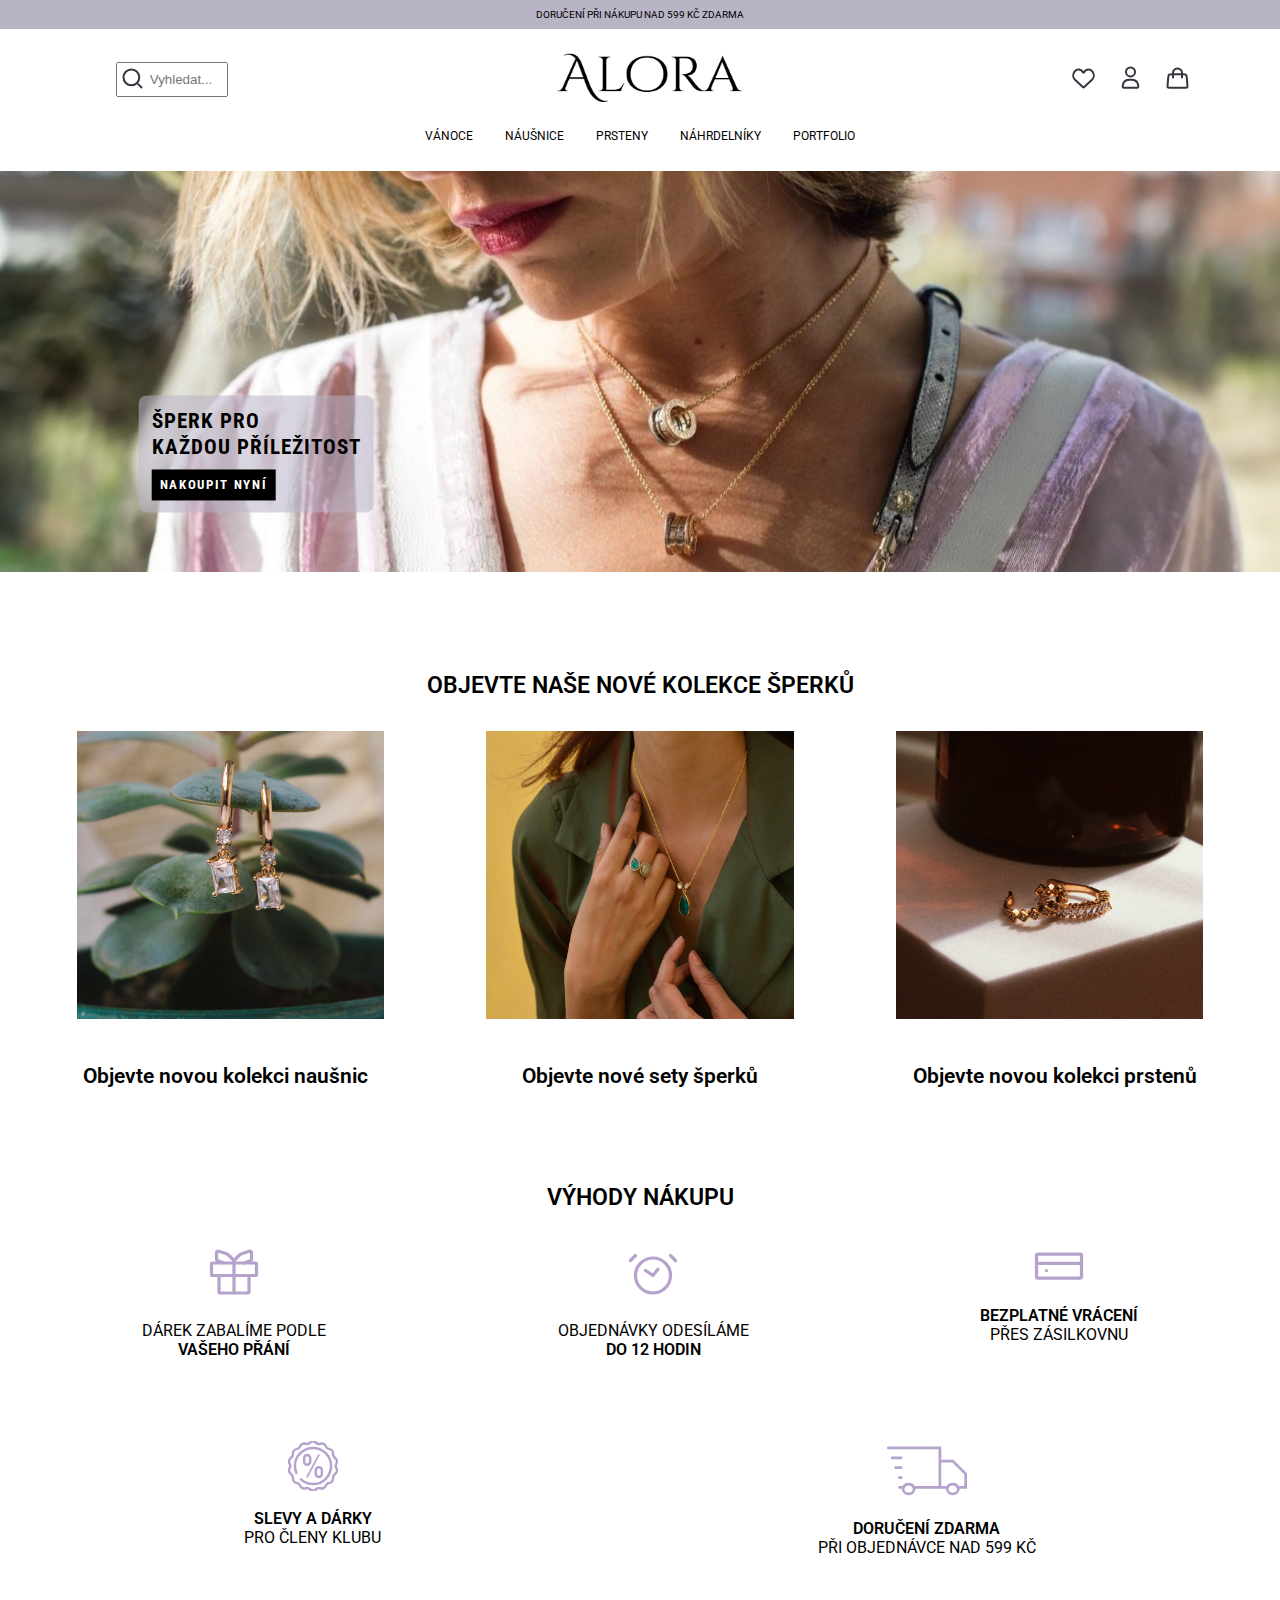
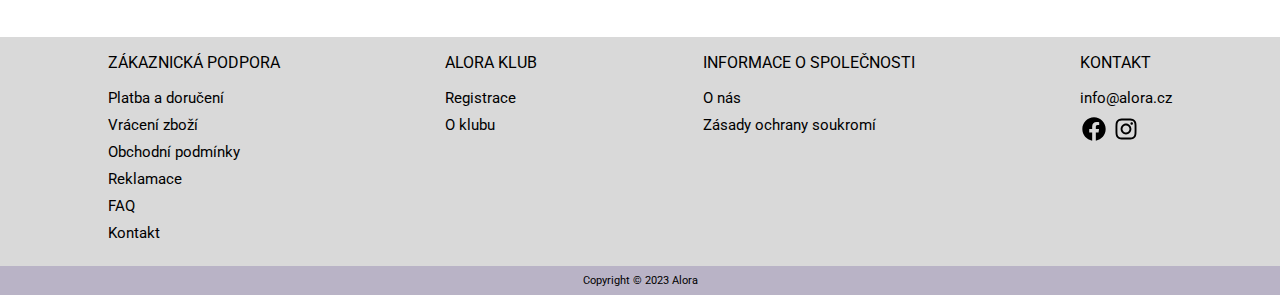
==== 0.0.2/index.html @ 97b2e319 "ee" ====
<!DOCTYPE html>
<html lang="cs">
<head>
  <meta charset="UTF-8">
  <meta name="viewport" content="width=device-width, initial-scale=1.0">
  <link rel="stylesheet" href="stylesheet.css">
  <title>Alora</title>
</head>
<body>
    <header class="blur-container">
        <div class="head_p_box">
            <p>DORUČENÍ PŘI NÁKUPU NAD 599 KČ ZDARMA</p>
        </div>
        <div class="head_all_box">
            <div class="bb">
                <div class="hidden_nav">
                    <button type="button" class="hid_menu">
                        <svg class="s" width="27" height="27" viewBox="0 0 24 24" fill="none" xmlns="http://www.w3.org/2000/svg">
                            <path d="M5 7H19" stroke="#222222" stroke-linecap="round"/>
                            <path d="M5 12H19" stroke="#222222" stroke-linecap="round"/>
                            <path d="M5 17H19" stroke="#222222" stroke-linecap="round"/>
                            </svg>                    
                    </button>
                </div>
                <div class="form_box">
                    <form class="head_form">
                        <button type="submit" class="button_class">
                            <svg class="s" xmlns="http://www.w3.org/2000/svg" width="27" height="27" viewBox="0 0 27 27" fill="none">
                                <circle cx="12.375" cy="12.375" r="7.875" stroke="#33363F" stroke-width="2"/>
                                <path d="M22.5 22.5L19.125 19.125" stroke="#33363F" stroke-width="2" stroke-linecap="round"/>
                            </svg>
                        </button>
                        <input class="search_input" type="text" placeholder="Vyhledat..." name="vyhledat">
                    </form>
                </div>
            </div>
            <div class="logo_box small_sc">
                <img src="alora - logo.png" alt="Alora Logo" width="185" height="57">
            </div>
            <div class="ikonky-box small_sc">
                <svg class="heart s" xmlns="http://www.w3.org/2000/svg" width="27" height="27" viewBox="0 0 27 27" fill="none">
                    <path d="M5.00701 15.6467L12.8287 22.9944C13.1401 23.2869 13.2958 23.4332 13.4853 23.4388C13.4951 23.4391 13.5049 23.4391 13.5147 23.4388C13.7042 23.4332 13.8599 23.2869 14.1713 22.9944L21.993 15.6467C24.1937 13.5794 24.4609 10.1774 22.61 7.79183L22.262 7.34326C20.0478 4.4894 15.6033 4.96802 14.0475 8.22786C13.8277 8.68833 13.1723 8.68833 12.9525 8.22786C11.3967 4.96802 6.95219 4.4894 4.73799 7.34326L4.38996 7.79183C2.53907 10.1774 2.80631 13.5794 5.00701 15.6467Z" stroke="#33363F" stroke-width="2"/>
                </svg>
                <button type="button" class="open_b button" onclick="openForm()">
                    <svg class="pb person s" xmlns="http://www.w3.org/2000/svg" width="27" height="27" viewBox="0 0 27 27" fill="none">
                        <circle cx="13.5" cy="7.875" r="4.5" stroke="#33363F" stroke-width="2" stroke-linecap="round"/>
                        <path d="M6.14822 20.0487C6.9028 17.2788 9.64673 15.75 12.5176 15.75H14.4824C17.3533 15.75 20.0972 17.2788 20.8518 20.0487C21.0726 20.8593 21.2496 21.7341 21.3293 22.6262C21.3784 23.1763 20.9273 23.625 20.375 23.625H6.625C6.07272 23.625 5.62163 23.1763 5.67075 22.6262C5.75041 21.7341 5.9274 20.8593 6.14822 20.0487Z" stroke="#33363F" stroke-width="2" stroke-linecap="round"/>
                    </svg>
                </button>
                <svg class="pb bag s" xmlns="http://www.w3.org/2000/svg" width="27" height="27" viewBox="0 0 27 27" fill="none">
                    <path d="M9 13.5L9 9C9 6.51472 11.0147 4.5 13.5 4.5V4.5C15.9853 4.5 18 6.51472 18 9L18 13.5" stroke="#33363F" stroke-width="2" stroke-linecap="round"/>
                    <path d="M4.19435 13.7928C4.33942 12.0519 4.41196 11.1815 4.98605 10.6532C5.56013 10.125 6.4336 10.125 8.18053 10.125H18.8195C20.5664 10.125 21.4399 10.125 22.014 10.6532C22.588 11.1815 22.6606 12.0519 22.8057 13.7928L23.4445 21.4589C23.529 22.4724 23.5712 22.9792 23.2741 23.3021C22.977 23.625 22.4685 23.625 21.4514 23.625H5.5486C4.53155 23.625 4.02302 23.625 3.72592 23.3021C3.42882 22.9792 3.47105 22.4724 3.55551 21.4589L4.19435 13.7928Z" stroke="#33363F" stroke-width="2"/>
                </svg>
            </div>
        </div>
    </header>
    <nav class="blur-container">
        <div class="nav_box">
            <div class="nav_text">
                <a href="#">Vánoce</a>
            </div>
            <div class="nav_text">
                <a href="#">Náušnice</a>
            </div>
            <div class="nav_text">
                <a href="#">Prsteny</a>
            </div>
            <div class="nav_text">
                <a href="#">Náhrdelníky</a>
            </div>
            <div class="nav_text">
                <a href="#">Portfolio</a>
            </div>
        </div>
    </nav>
    <main class="blur-container">
        <section class="s_w_img">
                <div class="cover_image_box">
                    <img src="386442859_2911539678977184_4941030423832719320_n.jpg" alt="Jewellery photo">
                </div>
                <div class="cover_text_box">
                    <h1>Šperk pro<br>každou příležitost</h1>
                    <a href="#" target="_blank">
                        <button class="nakoupit" type="button">Nakoupit Nyní</button>
                    </a>
                </div>
        </section>
        <section class="s_w_disc">
            <div class="objevte_sperky">
                <h1>Objevte naše nové kolekce šperků</h1>
            </div>
                <div class="il_img">
                    <div class="il_img_middle">
                        <img src="Rectangle 4171.png" alt="earrings" width="400" height="auto">
                        <img src="Rectangle 4172.png" alt="woman with jewellery" width="400" height="auto">
                        <img src="Rectangle 4173.png" alt="rings" width="400" height="auto">
                    </div>
                </div>
                <div class="il_text">
                    <div class="il_text_middle">
                        <h2>Objevte novou kolekci naušnic</h2>
                        <h2>Objevte nové sety šperků</h2>
                        <h2>Objevte novou kolekci prstenů</h2>
                    </div>
                </div>
        </section>
        <section class="s_w_pros">
            <h1>Výhody nákupu</h1>
            <div class="first_row">
                <div class="gift_box box_centre">
                    <svg class="svg_2" xmlns="http://www.w3.org/2000/svg" width="60" height="60" viewBox="0 0 74 74" fill="none">
                        <path d="M9.25 26.6667C9.25 25.7239 9.25 25.2525 9.54289 24.9596C9.83579 24.6667 10.3072 24.6667 11.25 24.6667H62.75C63.6928 24.6667 64.1642 24.6667 64.4571 24.9596C64.75 25.2525 64.75 25.7239 64.75 26.6667V38.0834C64.75 39.0262 64.75 39.4976 64.4571 39.7905C64.1642 40.0834 63.6928 40.0834 62.75 40.0834H57.5C56.5572 40.0834 56.0858 40.0834 55.7929 40.3762C55.5 40.6691 55.5 41.1405 55.5 42.0834V59.6667C55.5 60.6095 55.5 61.0809 55.2071 61.3738C54.9142 61.6667 54.4428 61.6667 53.5 61.6667H20.5C19.5572 61.6667 19.0858 61.6667 18.7929 61.3738C18.5 61.0809 18.5 60.6095 18.5 59.6667V42.0834C18.5 41.1405 18.5 40.6691 18.2071 40.3762C17.9142 40.0834 17.4428 40.0834 16.5 40.0834H11.25C10.3072 40.0834 9.83579 40.0834 9.54289 39.7905C9.25 39.4976 9.25 39.0262 9.25 38.0834V26.6667Z" stroke="#B5A3CC" stroke-width="4"/>
                        <path d="M15.4167 40.0833H58.5833" stroke="#B5A3CC" stroke-width="4" stroke-linecap="round"/>
                        <path d="M37 21.5833L37 61.6666" stroke="#B5A3CC" stroke-width="4" stroke-linecap="round"/>
                        <path d="M37 21.5833L31.1278 15.7112C29.9203 14.5037 28.4482 13.5939 26.8282 13.0538L18.0491 10.1275C16.754 9.6958 15.4167 10.6597 15.4167 12.0249V20.1418C15.4167 21.0027 15.9675 21.767 16.7842 22.0392L24.6667 24.6667" stroke="#B5A3CC" stroke-width="4" stroke-linecap="round"/>
                        <path d="M37 21.5833L42.8722 15.7112C44.0797 14.5037 45.5518 13.5939 47.1718 13.0538L55.9509 10.1275C57.246 9.6958 58.5833 10.6597 58.5833 12.0249V20.1418C58.5833 21.0027 58.0325 21.767 57.2158 22.0392L49.3333 24.6667" stroke="#B5A3CC" stroke-width="4" stroke-linecap="round"/>
                      </svg>
                    <p class="cen_l">Dárek zabalíme podle</p>
                    <p class="black cen_l">vašeho přání</p>
                </div>
                <div class="alarm_box box_centre">
                    <svg class="svg_2" xmlns="http://www.w3.org/2000/svg" width="60" height="60" viewBox="0 0 74 74" fill="none">
                        <circle cx="37" cy="40.0833" r="21.5833" stroke="#B5A3CC" stroke-width="4"/>
                        <path d="M15.4167 15.4167L9.25 21.5834" stroke="#B5A3CC" stroke-width="4" stroke-linecap="round"/>
                        <path d="M58.5833 15.4167L64.75 21.5834" stroke="#B5A3CC" stroke-width="4" stroke-linecap="round"/>
                        <path d="M27.75 33.9167L36.8093 39.9562C36.9172 40.0281 37.0622 40.0056 37.1432 39.9044L43.1667 32.375" stroke="#B5A3CC" stroke-width="4" stroke-linecap="round"/>
                      </svg>
                    <p class="cen_l">objednávky odesíláme</p>
                    <p class="black cen_l">do 12 hodin</p>
                </div>
                <div class="card_box box_centre">
                    <svg class="svg_2" xmlns="http://www.w3.org/2000/svg" width="60" height="45" viewBox="0 0 74 55" fill="none">
                        <rect x="9.25" y="13.5544" width="55.5" height="29.368" rx="2" stroke="#B5A3CC" stroke-width="4"/>
                        <path d="M21.5833 33.8861H21.6141" stroke="#B5A3CC" stroke-width="4" stroke-linecap="round"/>
                        <path d="M12.3333 24.8499H64.75" stroke="#B5A3CC" stroke-width="4" stroke-linecap="round"/>
                      </svg>
                    <p class="black cen_l">Bezplatné vrácení</p>
                    <p class="cen_l">přes zásilkovnu</p>
                </div>
            </div>
            <div class="second_row">
                <div class="discount_box box_centre">
                    <svg class="svg_2" xmlns="http://www.w3.org/2000/svg" width="50" height="50" viewBox="0 0 74 74" fill="none">
                    <g clip-path="url(#clip0_95_83)">
                      <path d="M28.379 54.0842C28.2491 54.0842 28.1175 54.0537 27.995 53.9888C27.5938 53.7758 27.4408 53.2784 27.6538 52.8763L44.895 20.3533C45.1079 19.9521 45.6054 19.7991 46.0074 20.0121C46.4079 20.2242 46.5616 20.7225 46.3487 21.1237L29.1067 53.6476C28.9587 53.9247 28.6734 54.0842 28.379 54.0842Z" fill="#B5A3CC" stroke="#B5A3CC"/>
                      <path d="M28.3502 36.1096C25.4075 36.1096 23.0132 33.7153 23.0132 30.7717V25.2538C23.0132 22.3111 25.4075 19.9167 28.3502 19.9167C31.293 19.9167 33.6881 22.3111 33.6881 25.2538V30.7717C33.6873 33.7145 31.293 36.1096 28.3502 36.1096ZM28.3502 21.5612C26.3144 21.5612 24.6576 23.218 24.6576 25.2538V30.7717C24.6576 32.8084 26.3144 34.4643 28.3502 34.4643C30.3869 34.4643 32.0428 32.8075 32.0428 30.7717V25.2538C32.0428 23.2171 30.386 21.5612 28.3502 21.5612Z" fill="#B5A3CC" stroke="#B5A3CC" stroke-width="2"/>
                      <path d="M45.6498 54.0842C42.707 54.0842 40.3127 51.6899 40.3127 48.7463V43.2284C40.3127 40.2848 42.707 37.8905 45.6498 37.8905C48.5933 37.8905 50.9876 40.2848 50.9876 43.2284V48.7463C50.9876 51.6899 48.5933 54.0842 45.6498 54.0842ZM45.6498 39.5349C43.614 39.5349 41.958 41.1917 41.958 43.2275V48.7455C41.958 50.7813 43.614 52.4381 45.6498 52.4381C47.6856 52.4381 49.3424 50.7813 49.3424 48.7455V43.2275C49.3424 41.1925 47.6856 39.5349 45.6498 39.5349Z" fill="#B5A3CC" stroke="#B5A3CC" stroke-width="2"/>
                      <path d="M37 74C35.1878 74.0008 33.3756 73.3406 31.9639 72.0209C30.46 70.6166 28.3058 70.1249 26.3424 70.7374C22.6539 71.8918 18.6669 69.9703 17.2675 66.3673C16.5226 64.4491 14.7951 63.0718 12.7592 62.7726C8.93508 62.2093 6.17653 58.7502 6.47911 54.8981C6.64026 52.8459 5.68155 50.8561 3.97709 49.7025C0.776996 47.5368 -0.208026 43.2226 1.73571 39.8827C2.77089 38.1042 2.77089 35.8949 1.73571 34.1165C-0.208026 30.7766 0.776174 26.4632 3.97709 24.2967C5.68155 23.1431 6.64026 21.1525 6.47911 19.101C6.17653 15.2481 8.93508 11.789 12.7592 11.2266C14.7951 10.9273 16.5217 9.54929 17.2675 7.63104C18.6677 4.02889 22.6539 2.11064 26.3424 3.26093C28.305 3.87431 30.46 3.38262 31.9639 1.97827C34.7882 -0.659422 39.2142 -0.659422 42.0361 1.97827C43.5408 3.38344 45.6958 3.87513 47.6576 3.26093C51.3478 2.11064 55.3331 4.02971 56.7333 7.63187C57.4774 9.55011 59.2058 10.9273 61.2416 11.2274C65.0649 11.7898 67.8235 15.2489 67.5217 19.1019C67.3606 21.1533 68.3193 23.1439 70.0237 24.2975C73.2238 26.4632 74.2088 30.7766 72.2643 34.1173C71.2299 35.8958 71.2299 38.1059 72.2643 39.8835C74.2088 43.2234 73.2238 47.5376 70.0237 49.7033C68.3193 50.8569 67.3606 52.8467 67.5217 54.899C67.8226 58.7527 65.0649 62.2118 61.2416 62.7734C59.2058 63.0727 57.4783 64.4507 56.7325 66.3681C55.3331 69.9703 51.3486 71.8918 47.6585 70.7382C45.6942 70.1265 43.5408 70.6174 42.0369 72.0217C40.6244 73.3406 38.8122 74 37 74ZM28.0444 68.834C29.8894 68.834 31.7024 69.5255 33.087 70.8196C35.2816 72.8694 38.7201 72.8694 40.9138 70.8196C42.8485 69.0108 45.6218 68.3785 48.1485 69.1686C51.0205 70.0624 54.1129 68.5717 55.1991 65.772C56.1586 63.3037 58.3819 61.531 61.0015 61.1462C63.9722 60.7096 66.1157 58.0209 65.8814 55.0272C65.6742 52.3862 66.9075 49.8242 69.1012 48.3409C71.5884 46.6578 72.3531 43.3064 70.8427 40.7107C69.5115 38.4224 69.5115 35.5784 70.8427 33.2901C72.3531 30.6944 71.5884 27.343 69.1012 25.6599C66.9075 24.1758 65.6742 21.6138 65.8814 18.9736C66.1157 15.9799 63.9722 13.292 61.0015 12.8546C58.3819 12.469 56.1578 10.6963 55.1991 8.22798C54.1121 5.42913 51.0205 3.93762 48.1485 4.8322C45.6218 5.62071 42.8485 4.98842 40.9138 3.18118C38.7193 1.13056 35.2807 1.13138 33.087 3.18118C31.1515 4.98924 28.3806 5.62153 25.8523 4.8322C22.9852 3.93598 19.8879 5.42913 18.8009 8.22798C17.8422 10.6963 15.6189 12.469 12.9993 12.8546C10.0278 13.292 7.88429 15.9799 8.12026 18.9736C8.32746 21.6138 7.09331 24.1758 4.90044 25.6599C2.41322 27.343 1.64855 30.6944 3.15897 33.2901C4.49097 35.5792 4.49097 38.4233 3.15897 40.7107C1.64855 43.3064 2.41404 46.6578 4.90044 48.3409C7.09413 49.8242 8.32746 52.3862 8.12026 55.0272C7.88511 58.0209 10.0286 60.7088 12.9993 61.1462C15.6189 61.531 17.8422 63.3045 18.8009 65.772C19.8887 68.5717 22.9869 70.0607 25.8523 69.1686C26.5709 68.9433 27.3101 68.834 28.0444 68.834Z" fill="#B5A3CC" stroke="#B5A3CC" stroke-width="2"/>
                      <path d="M37 64.5502C30.1682 64.5502 23.615 62.0317 18.5477 57.4577C18.2106 57.1535 18.1843 56.6338 18.4885 56.2967C18.7927 55.9596 19.3115 55.9325 19.6495 56.2375C24.4142 60.5378 30.576 62.9058 37 62.9058C51.2845 62.9058 62.9058 51.2845 62.9058 37C62.9058 22.7155 51.2845 11.0942 37 11.0942C22.7155 11.0942 11.0942 22.7155 11.0942 37C11.0942 40.5364 11.794 43.9642 13.1736 47.1865C13.3521 47.6042 13.1588 48.0877 12.7412 48.2661C12.3235 48.447 11.8408 48.2505 11.6616 47.8336C10.1939 44.4049 9.4498 40.76 9.4498 36.9992C9.4498 21.8078 21.8086 9.44897 37 9.44897C52.1914 9.44897 64.5502 21.8078 64.5502 36.9992C64.551 52.1914 52.1914 64.5502 37 64.5502Z" fill="#B5A3CC" stroke="#B5A3CC" stroke-width="2"/>
                    </g>
                    <defs>
                      <clipPath id="clip0_95_83">
                        <rect width="74" height="74" fill="white"/>
                      </clipPath>
                    </defs>
                  </svg>
                  <p class="black cen_l">Slevy a dárky</p>
                  <p class="cen_l">pro členy klubu</p>
                </div>
                <div class="car_box box_centre">
                    <svg class="svg_2" xmlns="http://www.w3.org/2000/svg" width="80" height="60" viewBox="0 0 118 72" fill="none">
                        <path d="M104.68 60.2264L116 60.225V40.1235L97 21.4083H78V60.225M104.68 60.2264C103.563 57.3989 100.546 55.3729 97 55.3729M104.68 60.2264C104.98 60.9848 105.143 61.8009 105.143 62.651M97 55.3729C93.454 55.3729 90.4373 57.3989 89.3199 60.2264M97 55.3729C101.497 55.3729 105.143 58.6314 105.143 62.651M97 55.3729C92.5028 55.3729 88.8571 58.6314 88.8571 62.651M89.3199 60.2264L78 60.225M89.3199 60.2264C89.0202 60.9848 88.8571 61.8009 88.8571 62.651M78 60.225V2H2M78 60.225L39.5372 60.2264M39.5372 60.2264C38.4198 57.3989 35.4032 55.3729 31.8571 55.3729M39.5372 60.2264C39.8369 60.9848 40 61.8009 40 62.651M31.8571 55.3729C28.3111 55.3729 25.2945 57.3989 24.1771 60.2264M31.8571 55.3729C36.3543 55.3729 40 58.6314 40 62.651M31.8571 55.3729C27.36 55.3729 23.7143 58.6314 23.7143 62.651M24.1771 60.2264L18.2857 60.225M24.1771 60.2264C23.8774 60.9848 23.7143 61.8009 23.7143 62.651M105.143 62.651C105.143 66.6706 101.497 69.9292 97 69.9292C92.5028 69.9292 88.8571 66.6706 88.8571 62.651M40 62.651C40 66.6706 36.3543 69.9292 31.8571 69.9292C27.36 69.9292 23.7143 66.6706 23.7143 62.651M21 31.1125H12.8571M21 45.6687H18.2857M21 16.5562H7.42857" stroke="#B5A3CC" stroke-width="4" stroke-linecap="round"/>
                      </svg>
                    <p class="black cen_l">Doručení zdarma</p>
                    <p class="cen_l">při objednávce nad 599 Kč</p>
                </div>
            </div>
        </section>
    </main>
    <footer>
        <div class="contact_box">
            <ul class="contact_box_text">
                <li class="h3_space">
                    <h3>zákaznická podpora</h3>
                </li>
                <li>
                    <a href="#">Platba a doručení</a>
                </li>
                <li>
                    <a href="#">Vrácení zboží</a>
                </li>
                <li>
                    <a href="#">Obchodní podmínky</a>
                </li>
                <li>
                    <a href="#">Reklamace</a>
                </li>
                <li>
                    <a href="#">FAQ</a>
                </li>
                <li>
                    <a href="#">Kontakt</a>
                </li>
            </ul>
            <ul class="contact_box_text">
                <li class="h3_space">
                    <h3>Alora Klub</h3>
                </li>
                <li>
                    <a href="#">Registrace</a>
                </li>
                <li>
                    <a href="#">O klubu</a>
                </li>
            </ul>
            <ul class="contact_box_text">
                <li class="h3_space">
                    <h3>Informace o společnosti</h3>
                </li>
                <li>
                    <a href="#">O nás</a>
                </li>
                <li>
                    <a href="#">Zásady ochrany soukromí</a>
                </li>
            </ul>
            <ul class="contact_box_text">
                <li class="h3_space">
                    <h3>Kontakt</h3>
                </li>
                <li>
                    <a href="#">info@alora.cz</a>
                </li>
                <li>
                    <a href="#"><svg xmlns="http://www.w3.org/2000/svg" width="28" height="28" viewBox="0 0 28 28" fill="none">
                        <path d="M25.6666 14.0708C25.6666 7.58804 20.4439 2.33337 14 2.33337C7.55609 2.33337 2.33331 7.58804 2.33331 14.0708C2.33331 19.9306 6.59865 24.7863 12.1769 25.6667V17.4643H9.21509V14.07H12.1769V11.4847C12.1769 8.54315 13.9183 6.9176 16.5838 6.9176C17.8593 6.9176 19.1955 7.14704 19.1955 7.14704V10.0357H17.7232C16.2742 10.0357 15.8231 10.941 15.8231 11.8697V14.0708H19.0586L18.5414 17.4635H15.8231V25.6667C21.4013 24.7863 25.6666 19.9306 25.6666 14.0708Z" fill="black"/>
                      </svg></a>
                    <a href="#"><svg xmlns="http://www.w3.org/2000/svg" width="28" height="28" viewBox="0 0 28 28" fill="none">
                        <path fill-rule="evenodd" clip-rule="evenodd" d="M14 3.5C11.1482 3.5 10.7912 3.5119 9.6712 3.563C8.5533 3.6141 7.7896 3.7919 7.1218 4.0516C6.4218 4.3148 5.7869 4.7278 5.2619 5.2626C4.72796 5.78699 4.3147 6.42145 4.0509 7.1218C3.7926 7.7896 3.6141 8.554 3.563 9.6719C3.5126 10.7912 3.5 11.1475 3.5 14C3.5 16.8525 3.5119 17.2088 3.563 18.3288C3.6141 19.4467 3.7919 20.2104 4.0516 20.8782C4.3148 21.5782 4.7278 22.2131 5.2626 22.7381C5.78701 23.272 6.42146 23.6853 7.1218 23.9491C7.7896 24.2081 8.5533 24.3859 9.6712 24.437C10.7912 24.4881 11.1482 24.5 14 24.5C16.8518 24.5 17.2088 24.4881 18.3288 24.437C19.4467 24.3859 20.2104 24.2081 20.8782 23.9484C21.5782 23.6852 22.2131 23.2722 22.7381 22.7374C23.272 22.213 23.6853 21.5786 23.9491 20.8782C24.2081 20.2104 24.3859 19.4467 24.437 18.3288C24.4881 17.2088 24.5 16.8518 24.5 14C24.5 11.1482 24.4881 10.7912 24.437 9.6712C24.3859 8.5533 24.2081 7.7896 23.9484 7.1218C23.6848 6.42114 23.2715 5.78642 22.7374 5.2619C22.213 4.72796 21.5786 4.3147 20.8782 4.0509C20.2104 3.7926 19.446 3.6141 18.3281 3.563C17.2088 3.5126 16.8525 3.5 14 3.5ZM14 5.3921C16.8035 5.3921 17.136 5.4026 18.2434 5.453C19.2668 5.4999 19.8226 5.67 20.1929 5.8149C20.6829 6.0046 21.0329 6.2328 21.4004 6.5996C21.7679 6.9671 21.9954 7.3171 22.1851 7.8071C22.3293 8.1774 22.5001 8.7332 22.547 9.7566C22.5974 10.864 22.6079 11.1965 22.6079 14C22.6079 16.8035 22.5974 17.136 22.547 18.2434C22.5001 19.2668 22.33 19.8226 22.1851 20.1929C22.0171 20.649 21.7489 21.0616 21.4004 21.4004C21.0617 21.749 20.649 22.0171 20.1929 22.1851C19.8226 22.3293 19.2668 22.5001 18.2434 22.547C17.136 22.5974 16.8042 22.6079 14 22.6079C11.1958 22.6079 10.864 22.5974 9.7566 22.547C8.7332 22.5001 8.1774 22.33 7.8071 22.1851C7.35102 22.0171 6.9384 21.7489 6.5996 21.4004C6.25112 21.0616 5.98299 20.649 5.8149 20.1929C5.6707 19.8226 5.4999 19.2668 5.453 18.2434C5.4026 17.136 5.3921 16.8035 5.3921 14C5.3921 11.1965 5.4026 10.864 5.453 9.7566C5.4999 8.7332 5.67 8.1774 5.8149 7.8071C6.0046 7.3171 6.2328 6.9671 6.5996 6.5996C6.93836 6.25103 7.35099 5.98288 7.8071 5.8149C8.1774 5.6707 8.7332 5.4999 9.7566 5.453C10.864 5.4026 11.1965 5.3921 14 5.3921V5.3921Z" fill="black"/>
                        <path fill-rule="evenodd" clip-rule="evenodd" d="M14 17.5035C13.5399 17.5035 13.0844 17.4129 12.6593 17.2368C12.2342 17.0607 11.848 16.8027 11.5227 16.4773C11.1973 16.152 10.9393 15.7658 10.7632 15.3407C10.5871 14.9157 10.4965 14.4601 10.4965 14C10.4965 13.5399 10.5871 13.0843 10.7632 12.6593C10.9393 12.2342 11.1973 11.848 11.5227 11.5226C11.848 11.1973 12.2342 10.9393 12.6593 10.7632C13.0844 10.5871 13.5399 10.4965 14 10.4965C14.9292 10.4965 15.8203 10.8656 16.4774 11.5226C17.1344 12.1797 17.5035 13.0708 17.5035 14C17.5035 14.9292 17.1344 15.8203 16.4774 16.4773C15.8203 17.1344 14.9292 17.5035 14 17.5035V17.5035ZM14 8.603C12.5687 8.603 11.1959 9.17161 10.1838 10.1837C9.17164 11.1959 8.60303 12.5686 8.60303 14C8.60303 15.4314 9.17164 16.8041 10.1838 17.8163C11.1959 18.8284 12.5687 19.397 14 19.397C15.4314 19.397 16.8041 18.8284 17.8163 17.8163C18.8284 16.8041 19.397 15.4314 19.397 14C19.397 12.5686 18.8284 11.1959 17.8163 10.1837C16.8041 9.17161 15.4314 8.603 14 8.603V8.603ZM20.9671 8.505C20.9671 8.84335 20.8327 9.16784 20.5935 9.40709C20.3542 9.64634 20.0297 9.78075 19.6914 9.78075C19.353 9.78075 19.0285 9.64634 18.7893 9.40709C18.55 9.16784 18.4156 8.84335 18.4156 8.505C18.4156 8.16665 18.55 7.84216 18.7893 7.60291C19.0285 7.36366 19.353 7.22925 19.6914 7.22925C20.0297 7.22925 20.3542 7.36366 20.5935 7.60291C20.8327 7.84216 20.9671 8.16665 20.9671 8.505" fill="black"/>
                      </svg></a>
                </li>
            </ul>
        </div>
        <div class="copy_box">
            <p class="copy_box_p">Copyright © 2023 Alora</p>
        </div>
    </footer>
    <!--login --> 
    <div class="popup" id="myform">
        <form class="popform">
            <div class="inlineh1">
                <h1 class="h1pop v">Vytvořit účet</h1>
                <h1 class="h1pop p">Přihlášení</h1>
            </div>
            <div class="form-text">
                <input type="text" placeholder="Křesní jméno" name="kresni" class="t_frm" required>
                <input type="text" placeholder="Příjmení" name="prijmeni" class="t_frm" required>
                <input type="text" placeholder="E-mail" name="email" class="t_frm" required>
                <input type="password" placeholder="Heslo" name="kresni" class="t_frm" required>
            </div>
            <div class="ch_text">
                <label for="checkbox" class="check_text">Ano, přihlaste mě k odběru Newsletteru Alora. Potvrzuji, že jsem starší 16 let. Chci dostávat e-mailem informace od společnosti Alora o produktech Alora a exkluzivních nabídkách.</label>
                <input type="checkbox" id="checkbox" name="checkbox">
            </div>
            <div class="s_btn">
                <button type="submit" class="btn">Odeslat</button>
            </div>
        </form>
    </div>
    </div>
    <script>
        document.addEventListener('mousedown', function(event) {
          var form = document.getElementById('myform');
          var blurContainer = document.querySelector('.blur-container');
        
          if (!form.contains(event.target) && form.style.display === 'block') {
            closeForm();
          }
        });
        
        function openForm() {
          document.getElementById('myform').style.display = 'block';
          document.querySelector('.blur-container').classList.add('blur');
        }
        
        function closeForm() {
          document.getElementById('myform').style.display = 'none';
          document.querySelector('.blur-container').classList.remove('blur');
        }
    </script>
</body>
</html>
---- 0.0.2/stylesheet.css ----
@import url('https://fonts.googleapis.com/css2?family=Roboto+Condensed:ital,wght@0,100;0,200;0,300;0,400;0,500;0,600;0,700;0,800;0,900;1,100;1,300;1,400;1,500;1,600;1,700;1,800;1,900&family=Roboto:ital,wght@0,100;0,300;0,400;0,500;0,700;0,900;1,100;1,300;1,400;1,500;1,700;1,900&display=swap');

* {
    margin: 0;
    padding: 0;
    box-sizing: border-box;
}

header {
    max-width: 100%;
}

.head_p_box {
    background: #B9B3C6;
    color: #000;
    font-family: Roboto;
    font-size: calc(0.3rem + 0.390625vw);
    font-style: normal;
    font-weight: 400;
    line-height: normal;
    text-align: center;
    padding: 9px 0px 9px 0px;
}
.head_all_box {
    display: flex;
    flex-wrap: wrap;
    justify-content: space-evenly;
    align-items: center;
    margin: 1.25rem 0rem 0.95rem 0;
}

form.head_form {
    display: flex;
}
.form_box {
    margin: 0rem 15rem 0rem 0rem;
}
.search_input {
    padding: 0.5rem 0 0.5rem 2rem;
    width: 7rem;
}
.button_class {
    border: none;
    background: transparent;
    left: 22%;
    position: relative;
}
.nav_box {
    display: flex;
}
.pb {
    margin: 0 0 0 1rem;
}
.ikonky-box {
    margin: 0 0rem 0 15rem;
}
@media screen and (min-width: 769px) and (max-width: 1023px) {
    .head_all_box {

    }
    .ikonky-box {
        margin: 0 0rem 0 6rem;
    }
    .form_box {
        margin: 0rem 5rem 0rem 0rem
    }
    .search_input {

    }
}
/* mobile */
@media screen and (max-width: 768px) {
    .head_all_box {

    }
    .ikonky-box {
        margin: 0 0rem 0 1rem;
    }
    .form_box {
        margin: 0 1rem 0 0rem;
    }
    .search_input {
        display: none;
    }
    .pb {
        margin: 0 0 0 0.1rem;
    }
}
.nav_box {
    display: flex;
    justify-content: center;
    margin-top: 0.75rem;
    margin-bottom: 1.69rem;
}
.nav_text {
    margin: 0rem 1rem 0rem 1rem;
}
.hidden_nav {
    display: none;
}
.nav_text>a {
    color: #000;
    font-family: Roboto;
    font-size: 0.75rem;
    font-style: normal;
    font-weight: 400;
    line-height: normal;
    text-transform: uppercase;
    text-decoration: none;
}
/* mobile navigace*/
@media screen and (max-width: 768px) {
    .hidden_nav {
        display: flex;
    }
    .nav_box {
        display: none;
    }
    .hid_menu {
        background-color: transparent;
        border: none;
    }
    .bb {
        display: flex;
    }
    .s {
        width: 20px;
        height: 20px;
    }
}
.cover_image_box>img {
    width: 100%;
}
.s_w_img {
    position: relative;
    display: flex;
}
/* text w img */
.cover_text_box {
        position: absolute;
        
        padding: 0.3rem;
        border-radius: 0.5rem;
        background: rgba(185, 179, 198, 0.55);
        max-width: 100%;
        top: 70%;
        left: 20%;
        transform: translate(-50%, -50%);
    }
.cover_text_box>h1 {
    color: #000;
    font-family: Roboto Condensed;
    font-size: calc(1rem + 0.390625vw);
    font-style: normal;
    font-weight: 700;
    line-height: 125.688%; /* 3.14219rem */
    letter-spacing: 0.0625rem;
    text-transform: uppercase;
    margin: 0.5rem 0.5rem 0.5rem 0.5rem;
}
.cover_text_box>a>.nakoupit{
    color: #FFF;
    font-family: Roboto Condensed;
    font-size: calc(0.5rem + 0.390625vw);
    font-style: normal;
    font-weight: 700;
    line-height: normal;
    letter-spacing: 0.105rem;
    text-transform: uppercase;
}
button.nakoupit {
    border: none;
    background-color: black;
    padding: 0.5rem;
    margin: 0 0 0.5rem 0.5rem;
}
.cover_image_box {
    width: 100%;
}
@media screen and (min-width: 700px) and (max-width: 1023px) {
    .cover_text_box>a>.nakoupit{
       
}
.cover_text_box>h1 {

}
}
/* mobile navigace*/
@media screen and (max-width: 699px) {
    .cover_text_box>a>.nakoupit{
        margin: 0 0.1rem 0.1rem 0.1rem;
}
.cover_text_box>h1 {
    margin: 0 0 0.1rem 0.1rem;
}
button.nakoupit {
    padding: 0.2rem;
}
.cover_text_box>a{
    padding: 0;
    margin: 0;
}
}
@media screen and (max-width: 580px) {
    .cover_text_box>a>.nakoupit{
        font-size: calc(0.3rem + 0.290625vw);
       
    }
    .cover_text_box>h1 {
        font-size: calc(0.5rem + 0.290625vw);
    }
}
section {
    margin: 0 0 6rem 0;
}
@media screen and (min-width: 550px) and (max-width: 769px) {
    section {
        margin: 0 0 3rem 0;
    }
}
@media screen and (max-width: 549px) {
    section {
        margin: 0 0 2rem 0;
    }
    .objevte_sperky>h1 {
        font-size: calc(0.9rem + 0.290625vw)!important;
}
}

.objevte_sperky {
    display: flex;
    justify-content: center;
    margin: 0 0 1rem 0;
}
.objevte_sperky>h1 {
    color: #000;
    font-family: Roboto;
    font-size: calc(1.12rem + 0.390625vw);
    font-style: normal;
    font-weight: 600;
    line-height: normal;
    text-transform: uppercase;
}
.il_img {
    display: flex;
    justify-content: space-between; /* Equal space between images */
    flex-wrap: wrap; /* Allow images to wrap to the next line on smaller screens */
    margin: 2rem 2vw 1rem 2vw;
}

.flex {
    display: flex;
}

.il_img img {
    width: 25%; 
    height: auto; 
    margin-bottom: 10px; 
    margin: 0 1vw 0 1vw;
}
/* menší obrazovka */
@media (max-width: 768px) {
    .il_img img {
        width: 30%; 
    }
}

@media (max-width: 480px) {
    .il_img img {
        width: 28%; 
    }
}
/*
.il_img_middle, .il_text {
    display: flex;
    justify-content: center;
    margin: 0 1rem 1rem 1rem;
}
.il_text_middle {
    display: flex;
    text-align: center;

}
*/
.il_img_middle, .il_text_middle {
    display: flex;
    justify-content: space-around;
    align-items: center;
  }

.il_text_middle>h2 {
    color: #000;
    font-family: Roboto;
    font-size: calc(1rem + 0.390625vw);
    font-style: normal;
    font-weight: 600;
    line-height: normal;
    margin: 0 2.5vw 0 2.5vw;
    text-align: center;
}
.il_text {
    margin: 1vh 0.5vw 3vh 0.5vw;
}
/* menší obrazovka */
@media screen and (min-width: 870px) and (max-width: 1023px) {
    .il_text_middle>h2 {
        font-size: calc(1rem + 0.290625vw);
}
}
@media screen and (min-width: 456px) and (max-width: 869px) {
    .il_text_middle>h2 {
        font-size: calc(0.8rem + 0.290625vw);
}
}
@media screen and (max-width: 455px) {
    .il_text_middle>h2 {
        font-size: calc(0.55rem + 0.290625vw);
}
}
@media screen and (min-width: 1023px) {
    .il_text {
        margin: 5vh 0.5vw 3vh 0.5vw;
    }
}
/* sekce 2 */
.s_w_pros {
    margin: 0 2vw 0 2vw;
}
.first_row {
    margin: 2rem 0 4rem 0;
}
.s_w_pros>h1 {
    text-align: center;
    color: #000;
    font-family: Roboto;
    font-size: calc(1.12rem + 0.390625vw);
    font-style: normal;
    font-weight: 600;
    line-height: normal;
    text-transform: uppercase;
}
.first_row, .second_row {
    display: flex;
    width: 100%;
    justify-content: space-around;
}
.cen_l {
    text-align: center;
    color: #000;
    text-align: center;
    font-family: Roboto;
    font-size: calc(0.7rem + 0.390625vw);
    font-style: normal;
    font-weight: 400;
    line-height: normal;
    text-transform: uppercase;
}
.black {
    font-weight: 600;
}
.box_centre {
    display: flex;
    flex-direction: column;
    align-items: center;
}
.gift_box, .alarm_box, .card_box {
    margin: 0 0 2vh 0;
}
.svg_2 {
    margin: 0 0 2vh 0;
}
/* mobile section 2 */
@media screen and (max-width: 550px) {
    .svg_2 {
        width: 45px;
        height: auto;
        margin: 0 0 1vh 0;
    }
    .cen_l {
        font-size: calc(0.7rem + 0.090625vw);
    }
    footer {
        margin: 3rem 0 0 0;
    }
    .first_row {
        margin: 2rem 0 2rem 0;
    }
}

/* footer */
footer {
    margin: 5rem 0 0 0;
}
.contact_box {
    display: flex;
    justify-content: space-around;
    list-style-type: none;
    background: #D9D9D9;
    padding: 1rem 2vw 1rem 2vw;
    
}
ul {
    list-style-type: none;
}
.contact_box_text>li>h3 {
    color: #000;
    font-family: Roboto;
    font-size: calc(0.7rem + 0.390625vw);
    font-style: normal;
    font-weight: 400;
    line-height: normal;
    text-transform: uppercase;
}
.h3_space {
    margin: 0 0 1rem 0;
}
.contact_box_text>li>a {
    color: #000;
    font-family: Roboto;
    font-size: calc(0.6rem + 0.390625vw);
    font-style: normal;
    font-weight: 400;
    line-height: normal;
    text-decoration: none;
}
li {
    margin: 0 0 0.5rem 0;
}
.copy_box {
    background: #B9B3C6;
    padding: 0.5rem 2vw 0.5rem 2vw;
    text-align: center;

}
.copy_box_p {
    color: #000;
    font-family: Roboto;
    font-size: calc(0.35rem + 0.390625vw);
    font-style: normal;
    font-weight: 400;
    line-height: normal;
}
/* mobile footer */
@media screen and (max-width: 470px) {
    li {
        display: none;
    }
    .h3_space {
        display: flex;
    }
    .contact_box {
        display: flex;
        flex-direction: column;
        align-items: center;
}
}
/* login */
.button {
    background-color: transparent;
    border: none;
}
* {
    box-sizing: border-box;
}

body {
    font-family: 'Roboto';
    font-size: 16px;
}

.h1pop {
    text-transform: uppercase;
    font-size: 1.5em;
    font-weight: 500;
    color: black;
    padding: 0 10px;
}

.inlineh1 {
    display: flex;
    align-items: center;
    justify-content: center;
}

.check_text {
    font-size: 0.75em;
    font-weight: 400;
    color: black;
}

.ch_text {
    display: flex;
    flex-direction: row-reverse;
    align-items: flex-start;
}

.form-text {
    display: flex;
    flex-direction: column;
    margin-top: 25px;
}

.popup {
    position: fixed;
    bottom: 0;
    right: 15px;
    border: 3px solid #f1f1f1;
    z-index: 9;
}

.popform {
    max-width: 582px;
    padding: 50px 65px;
    background-color: white;
    border: 1px solid #B9B3C6;
}

.s_btn {
    text-align: center;
    margin-top: 30px;
    max-width: 450px;
}

h1.h1pop.v {
    padding-right: 3vw;
}

h1.h1pop.p {
    padding-right: 3vw;
}

.t_frm {
    margin-bottom: 25px;
    height: 41px;
    padding-left: 15px;
}

input[type=checkbox] {
    margin: 4px 15px 0 0;
    line-height: normal;
}

input.t_frm {
    font-size: 0.8em;
    font-weight: 400;
    color: black;
    border: 1px solid #B9B3C6;
    background-color: #B9B3C6;
}

.btn {
    display: inline-block;
    margin-bottom: 0;
    font-weight: 400;
    text-align: center;
    white-space: nowrap;
    vertical-align: middle;
    touch-action: manipulation;
    cursor: pointer;
    background-image: none;
    border: 1px solid transparent;
    padding: 6px 12px;
    font-size: 14px;
    line-height: 1.42857143;
    border-radius: 0px;
    width: 100%;
    color: white;
    background-color: black;
    user-select: none;
    text-transform: uppercase;
}

#myform {
    display: none;
    position: fixed;
    border: none;
    z-index: 9;
    top: 12%;
    left: 32%;
    z-index: 9;
    width: 582px;
}

.blur-container.blur {
    filter: blur(5px)!important;
}

.p_box {
    border-radius: 1.25rem;
    background: rgba(185, 179, 198, 0.55);
}
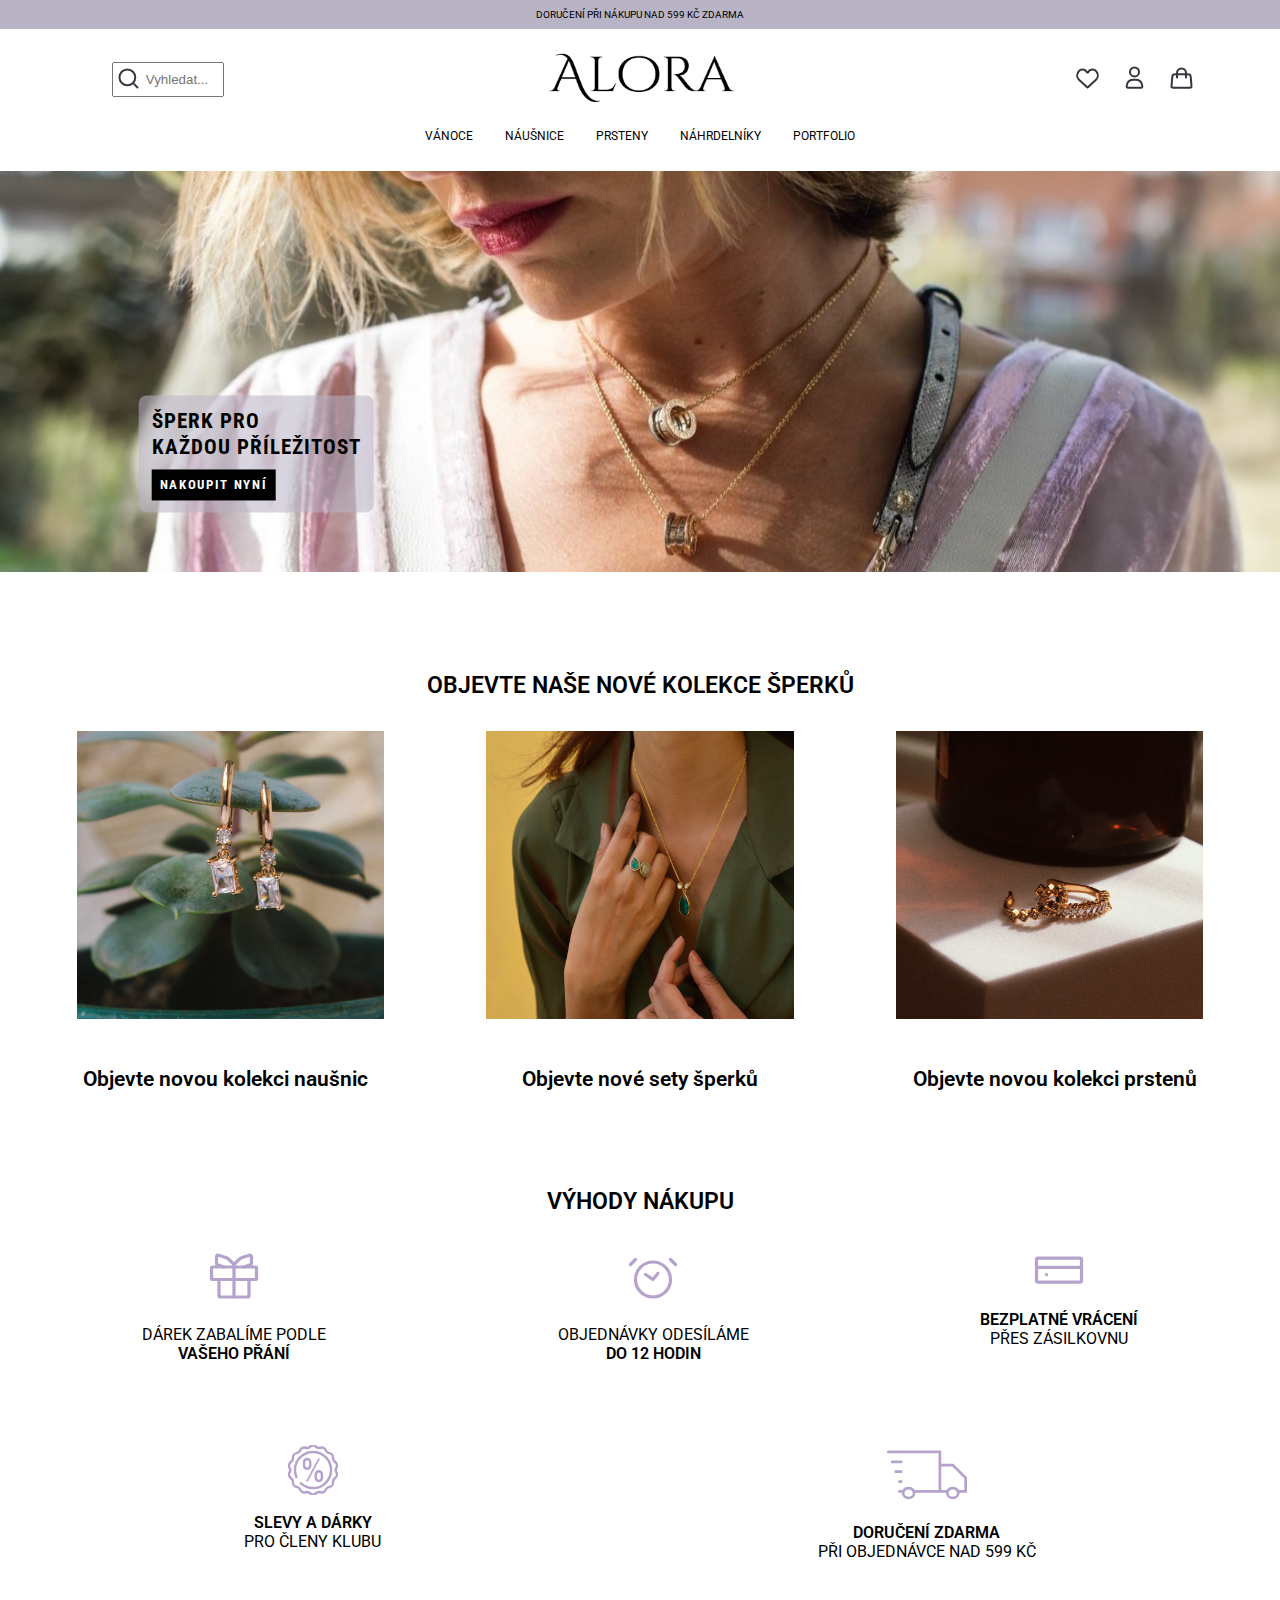
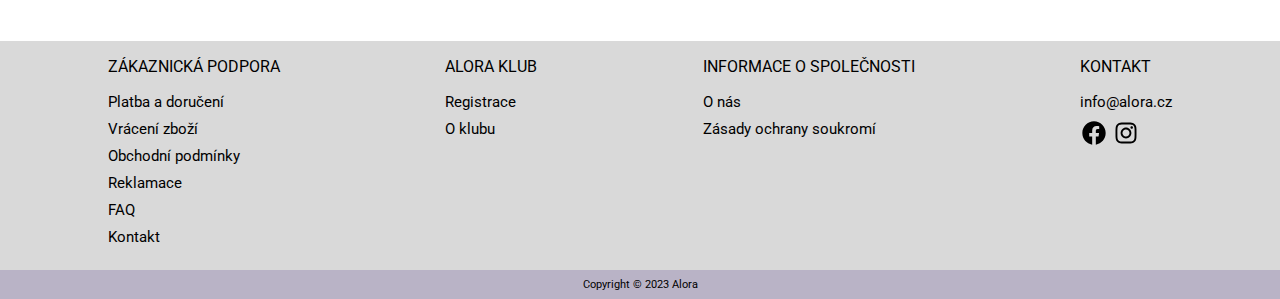
==== commit 37805e6c: "nn" ====
--- a/0.0.2/index.html
+++ b/0.0.2/index.html
@@ -7,277 +7,304 @@
   <title>Alora</title>
 </head>
 <body>
-    <header class="blur-container">
-        <div class="head_p_box">
-            <p>DORUČENÍ PŘI NÁKUPU NAD 599 KČ ZDARMA</p>
-        </div>
-        <div class="head_all_box">
-            <div class="bb">
-                <div class="hidden_nav">
-                    <button type="button" class="hid_menu">
-                        <svg class="s" width="27" height="27" viewBox="0 0 24 24" fill="none" xmlns="http://www.w3.org/2000/svg">
-                            <path d="M5 7H19" stroke="#222222" stroke-linecap="round"/>
-                            <path d="M5 12H19" stroke="#222222" stroke-linecap="round"/>
-                            <path d="M5 17H19" stroke="#222222" stroke-linecap="round"/>
-                            </svg>                    
+    <div class="blur-container">
+        <header>
+            <div class="head_p_box">
+                <p>DORUČENÍ PŘI NÁKUPU NAD 599 KČ ZDARMA</p>
+            </div>
+            <div class="head_all_box">
+                <div class="bb">
+                    <div class="hidden_nav">
+                        <button type="button" class="hid_menu">
+                            <svg class="s" width="27" height="27" viewBox="0 0 24 24" fill="none" xmlns="http://www.w3.org/2000/svg">
+                                <path d="M5 7H19" stroke="#222222" stroke-linecap="round"/>
+                                <path d="M5 12H19" stroke="#222222" stroke-linecap="round"/>
+                                <path d="M5 17H19" stroke="#222222" stroke-linecap="round"/>
+                                </svg>                    
+                        </button>
+                    </div>
+                    <div class="form_box">
+                        <form class="head_form">
+                            <button type="submit" class="button_class">
+                                <svg class="s" xmlns="http://www.w3.org/2000/svg" width="27" height="27" viewBox="0 0 27 27" fill="none">
+                                    <circle cx="12.375" cy="12.375" r="7.875" stroke="#33363F" stroke-width="2"/>
+                                    <path d="M22.5 22.5L19.125 19.125" stroke="#33363F" stroke-width="2" stroke-linecap="round"/>
+                                </svg>
+                            </button>
+                            <input class="search_input" type="text" placeholder="Vyhledat..." name="vyhledat">
+                        </form>
+                    </div>
+                </div>
+                <div class="logo_box small_sc">
+                    <img src="alora - logo.png" alt="Alora Logo" width="185" height="57">
+                </div>
+                <div class="ikonky-box small_sc">
+                    <svg class="heart s" xmlns="http://www.w3.org/2000/svg" width="27" height="27" viewBox="0 0 27 27" fill="none">
+                        <path d="M5.00701 15.6467L12.8287 22.9944C13.1401 23.2869 13.2958 23.4332 13.4853 23.4388C13.4951 23.4391 13.5049 23.4391 13.5147 23.4388C13.7042 23.4332 13.8599 23.2869 14.1713 22.9944L21.993 15.6467C24.1937 13.5794 24.4609 10.1774 22.61 7.79183L22.262 7.34326C20.0478 4.4894 15.6033 4.96802 14.0475 8.22786C13.8277 8.68833 13.1723 8.68833 12.9525 8.22786C11.3967 4.96802 6.95219 4.4894 4.73799 7.34326L4.38996 7.79183C2.53907 10.1774 2.80631 13.5794 5.00701 15.6467Z" stroke="#33363F" stroke-width="2"/>
+                    </svg>
+                    <button type="button" class="open_b button" onclick="openForm()">
+                        <svg class="pb person s" xmlns="http://www.w3.org/2000/svg" width="27" height="27" viewBox="0 0 27 27" fill="none">
+                            <circle cx="13.5" cy="7.875" r="4.5" stroke="#33363F" stroke-width="2" stroke-linecap="round"/>
+                            <path d="M6.14822 20.0487C6.9028 17.2788 9.64673 15.75 12.5176 15.75H14.4824C17.3533 15.75 20.0972 17.2788 20.8518 20.0487C21.0726 20.8593 21.2496 21.7341 21.3293 22.6262C21.3784 23.1763 20.9273 23.625 20.375 23.625H6.625C6.07272 23.625 5.62163 23.1763 5.67075 22.6262C5.75041 21.7341 5.9274 20.8593 6.14822 20.0487Z" stroke="#33363F" stroke-width="2" stroke-linecap="round"/>
+                        </svg>
                     </button>
-                </div>
-                <div class="form_box">
-                    <form class="head_form">
-                        <button type="submit" class="button_class">
-                            <svg class="s" xmlns="http://www.w3.org/2000/svg" width="27" height="27" viewBox="0 0 27 27" fill="none">
-                                <circle cx="12.375" cy="12.375" r="7.875" stroke="#33363F" stroke-width="2"/>
-                                <path d="M22.5 22.5L19.125 19.125" stroke="#33363F" stroke-width="2" stroke-linecap="round"/>
-                            </svg>
-                        </button>
-                        <input class="search_input" type="text" placeholder="Vyhledat..." name="vyhledat">
-                    </form>
-                </div>
-            </div>
-            <div class="logo_box small_sc">
-                <img src="alora - logo.png" alt="Alora Logo" width="185" height="57">
-            </div>
-            <div class="ikonky-box small_sc">
-                <svg class="heart s" xmlns="http://www.w3.org/2000/svg" width="27" height="27" viewBox="0 0 27 27" fill="none">
-                    <path d="M5.00701 15.6467L12.8287 22.9944C13.1401 23.2869 13.2958 23.4332 13.4853 23.4388C13.4951 23.4391 13.5049 23.4391 13.5147 23.4388C13.7042 23.4332 13.8599 23.2869 14.1713 22.9944L21.993 15.6467C24.1937 13.5794 24.4609 10.1774 22.61 7.79183L22.262 7.34326C20.0478 4.4894 15.6033 4.96802 14.0475 8.22786C13.8277 8.68833 13.1723 8.68833 12.9525 8.22786C11.3967 4.96802 6.95219 4.4894 4.73799 7.34326L4.38996 7.79183C2.53907 10.1774 2.80631 13.5794 5.00701 15.6467Z" stroke="#33363F" stroke-width="2"/>
-                </svg>
-                <button type="button" class="open_b button" onclick="openForm()">
-                    <svg class="pb person s" xmlns="http://www.w3.org/2000/svg" width="27" height="27" viewBox="0 0 27 27" fill="none">
-                        <circle cx="13.5" cy="7.875" r="4.5" stroke="#33363F" stroke-width="2" stroke-linecap="round"/>
-                        <path d="M6.14822 20.0487C6.9028 17.2788 9.64673 15.75 12.5176 15.75H14.4824C17.3533 15.75 20.0972 17.2788 20.8518 20.0487C21.0726 20.8593 21.2496 21.7341 21.3293 22.6262C21.3784 23.1763 20.9273 23.625 20.375 23.625H6.625C6.07272 23.625 5.62163 23.1763 5.67075 22.6262C5.75041 21.7341 5.9274 20.8593 6.14822 20.0487Z" stroke="#33363F" stroke-width="2" stroke-linecap="round"/>
+                    <a href="shoppingcart.html">
+                        <svg class="pb bag s" xmlns="http://www.w3.org/2000/svg" width="27" height="27" viewBox="0 0 27 27" fill="none">
+                            <path d="M9 13.5L9 9C9 6.51472 11.0147 4.5 13.5 4.5V4.5C15.9853 4.5 18 6.51472 18 9L18 13.5" stroke="#33363F" stroke-width="2" stroke-linecap="round"/>
+                            <path d="M4.19435 13.7928C4.33942 12.0519 4.41196 11.1815 4.98605 10.6532C5.56013 10.125 6.4336 10.125 8.18053 10.125H18.8195C20.5664 10.125 21.4399 10.125 22.014 10.6532C22.588 11.1815 22.6606 12.0519 22.8057 13.7928L23.4445 21.4589C23.529 22.4724 23.5712 22.9792 23.2741 23.3021C22.977 23.625 22.4685 23.625 21.4514 23.625H5.5486C4.53155 23.625 4.02302 23.625 3.72592 23.3021C3.42882 22.9792 3.47105 22.4724 3.55551 21.4589L4.19435 13.7928Z" stroke="#33363F" stroke-width="2"/>
+                        </svg>
+                    </a>
+                </div>
+            </div>
+            <nav class="blur-container">
+                <div class="nav_box">
+                    <div class="nav_text">
+                        <a href="#">Vánoce</a>
+                    </div>
+                    <div class="nav_text">
+                        <a href="#">Náušnice</a>
+                    </div>
+                    <div class="nav_text">
+                        <a href="prsteny.html">Prsteny</a>
+                    </div>
+                    <div class="nav_text">
+                        <a href="#">Náhrdelníky</a>
+                    </div>
+                    <div class="nav_text">
+                        <a href="#">Portfolio</a>
+                    </div>
+                </div>
+            </nav>
+            <section class="s_w_img sec_in">
+                    <div class="cover_image_box">
+                        <img src="386442859_2911539678977184_4941030423832719320_n.jpg" alt="Jewellery photo">
+                    </div>
+                    <div class="cover_text_box">
+                        <h1>Šperk pro<br>každou příležitost</h1>
+                        <a href="#" target="_blank">
+                            <button class="nakoupit" type="button">Nakoupit Nyní</button>
+                        </a>
+                    </div>
+            </section>
+        </header>
+        <main>
+            <section class="s_w_disc sec_in">
+                <div class="objevte_sperky">
+                    <h1>Objevte naše nové kolekce šperků</h1>
+                </div>
+                    <div class="il_img">
+                        <div class="il_img_middle">
+                            <img src="Rectangle 4171.png" alt="earrings" width="400" height="auto">
+                            <img src="Rectangle 4172.png" alt="woman with jewellery" width="400" height="auto">
+                            <img src="Rectangle 4173.png" alt="rings" width="400" height="auto">
+                        </div>
+                    </div>
+                    <div class="il_text">
+                        <div class="il_text_middle">
+                            <h2>
+                                <a href="#">Objevte novou kolekci naušnic</a>
+                            </h2>
+                            <h2>
+                                <a href="#">Objevte nové sety šperků</a>
+                            </h2>
+                            <h2>
+                                <a href="prsteny.html">Objevte novou kolekci prstenů</a>
+                            </h2>
+                        </div>
+                    </div>
+            </section>
+            <section class="s_w_pros sec_in">
+                <h1>Výhody nákupu</h1>
+                <div class="first_row">
+                    <div class="gift_box box_centre">
+                        <svg class="svg_2" xmlns="http://www.w3.org/2000/svg" width="60" height="60" viewBox="0 0 74 74" fill="none">
+                            <path d="M9.25 26.6667C9.25 25.7239 9.25 25.2525 9.54289 24.9596C9.83579 24.6667 10.3072 24.6667 11.25 24.6667H62.75C63.6928 24.6667 64.1642 24.6667 64.4571 24.9596C64.75 25.2525 64.75 25.7239 64.75 26.6667V38.0834C64.75 39.0262 64.75 39.4976 64.4571 39.7905C64.1642 40.0834 63.6928 40.0834 62.75 40.0834H57.5C56.5572 40.0834 56.0858 40.0834 55.7929 40.3762C55.5 40.6691 55.5 41.1405 55.5 42.0834V59.6667C55.5 60.6095 55.5 61.0809 55.2071 61.3738C54.9142 61.6667 54.4428 61.6667 53.5 61.6667H20.5C19.5572 61.6667 19.0858 61.6667 18.7929 61.3738C18.5 61.0809 18.5 60.6095 18.5 59.6667V42.0834C18.5 41.1405 18.5 40.6691 18.2071 40.3762C17.9142 40.0834 17.4428 40.0834 16.5 40.0834H11.25C10.3072 40.0834 9.83579 40.0834 9.54289 39.7905C9.25 39.4976 9.25 39.0262 9.25 38.0834V26.6667Z" stroke="#B5A3CC" stroke-width="4"/>
+                            <path d="M15.4167 40.0833H58.5833" stroke="#B5A3CC" stroke-width="4" stroke-linecap="round"/>
+                            <path d="M37 21.5833L37 61.6666" stroke="#B5A3CC" stroke-width="4" stroke-linecap="round"/>
+                            <path d="M37 21.5833L31.1278 15.7112C29.9203 14.5037 28.4482 13.5939 26.8282 13.0538L18.0491 10.1275C16.754 9.6958 15.4167 10.6597 15.4167 12.0249V20.1418C15.4167 21.0027 15.9675 21.767 16.7842 22.0392L24.6667 24.6667" stroke="#B5A3CC" stroke-width="4" stroke-linecap="round"/>
+                            <path d="M37 21.5833L42.8722 15.7112C44.0797 14.5037 45.5518 13.5939 47.1718 13.0538L55.9509 10.1275C57.246 9.6958 58.5833 10.6597 58.5833 12.0249V20.1418C58.5833 21.0027 58.0325 21.767 57.2158 22.0392L49.3333 24.6667" stroke="#B5A3CC" stroke-width="4" stroke-linecap="round"/>
+                        </svg>
+                        <p class="cen_l">Dárek zabalíme podle</p>
+                        <p class="black cen_l">vašeho přání</p>
+                    </div>
+                    <div class="alarm_box box_centre">
+                        <svg class="svg_2" xmlns="http://www.w3.org/2000/svg" width="60" height="60" viewBox="0 0 74 74" fill="none">
+                            <circle cx="37" cy="40.0833" r="21.5833" stroke="#B5A3CC" stroke-width="4"/>
+                            <path d="M15.4167 15.4167L9.25 21.5834" stroke="#B5A3CC" stroke-width="4" stroke-linecap="round"/>
+                            <path d="M58.5833 15.4167L64.75 21.5834" stroke="#B5A3CC" stroke-width="4" stroke-linecap="round"/>
+                            <path d="M27.75 33.9167L36.8093 39.9562C36.9172 40.0281 37.0622 40.0056 37.1432 39.9044L43.1667 32.375" stroke="#B5A3CC" stroke-width="4" stroke-linecap="round"/>
+                        </svg>
+                        <p class="cen_l">objednávky odesíláme</p>
+                        <p class="black cen_l">do 12 hodin</p>
+                    </div>
+                    <div class="card_box box_centre">
+                        <svg class="svg_2" xmlns="http://www.w3.org/2000/svg" width="60" height="45" viewBox="0 0 74 55" fill="none">
+                            <rect x="9.25" y="13.5544" width="55.5" height="29.368" rx="2" stroke="#B5A3CC" stroke-width="4"/>
+                            <path d="M21.5833 33.8861H21.6141" stroke="#B5A3CC" stroke-width="4" stroke-linecap="round"/>
+                            <path d="M12.3333 24.8499H64.75" stroke="#B5A3CC" stroke-width="4" stroke-linecap="round"/>
+                        </svg>
+                        <p class="black cen_l">Bezplatné vrácení</p>
+                        <p class="cen_l">přes zásilkovnu</p>
+                    </div>
+                </div>
+                <div class="second_row">
+                    <div class="discount_box box_centre">
+                        <svg class="svg_2" xmlns="http://www.w3.org/2000/svg" width="50" height="50" viewBox="0 0 74 74" fill="none">
+                        <g clip-path="url(#clip0_95_83)">
+                        <path d="M28.379 54.0842C28.2491 54.0842 28.1175 54.0537 27.995 53.9888C27.5938 53.7758 27.4408 53.2784 27.6538 52.8763L44.895 20.3533C45.1079 19.9521 45.6054 19.7991 46.0074 20.0121C46.4079 20.2242 46.5616 20.7225 46.3487 21.1237L29.1067 53.6476C28.9587 53.9247 28.6734 54.0842 28.379 54.0842Z" fill="#B5A3CC" stroke="#B5A3CC"/>
+                        <path d="M28.3502 36.1096C25.4075 36.1096 23.0132 33.7153 23.0132 30.7717V25.2538C23.0132 22.3111 25.4075 19.9167 28.3502 19.9167C31.293 19.9167 33.6881 22.3111 33.6881 25.2538V30.7717C33.6873 33.7145 31.293 36.1096 28.3502 36.1096ZM28.3502 21.5612C26.3144 21.5612 24.6576 23.218 24.6576 25.2538V30.7717C24.6576 32.8084 26.3144 34.4643 28.3502 34.4643C30.3869 34.4643 32.0428 32.8075 32.0428 30.7717V25.2538C32.0428 23.2171 30.386 21.5612 28.3502 21.5612Z" fill="#B5A3CC" stroke="#B5A3CC" stroke-width="2"/>
+                        <path d="M45.6498 54.0842C42.707 54.0842 40.3127 51.6899 40.3127 48.7463V43.2284C40.3127 40.2848 42.707 37.8905 45.6498 37.8905C48.5933 37.8905 50.9876 40.2848 50.9876 43.2284V48.7463C50.9876 51.6899 48.5933 54.0842 45.6498 54.0842ZM45.6498 39.5349C43.614 39.5349 41.958 41.1917 41.958 43.2275V48.7455C41.958 50.7813 43.614 52.4381 45.6498 52.4381C47.6856 52.4381 49.3424 50.7813 49.3424 48.7455V43.2275C49.3424 41.1925 47.6856 39.5349 45.6498 39.5349Z" fill="#B5A3CC" stroke="#B5A3CC" stroke-width="2"/>
+                        <path d="M37 74C35.1878 74.0008 33.3756 73.3406 31.9639 72.0209C30.46 70.6166 28.3058 70.1249 26.3424 70.7374C22.6539 71.8918 18.6669 69.9703 17.2675 66.3673C16.5226 64.4491 14.7951 63.0718 12.7592 62.7726C8.93508 62.2093 6.17653 58.7502 6.47911 54.8981C6.64026 52.8459 5.68155 50.8561 3.97709 49.7025C0.776996 47.5368 -0.208026 43.2226 1.73571 39.8827C2.77089 38.1042 2.77089 35.8949 1.73571 34.1165C-0.208026 30.7766 0.776174 26.4632 3.97709 24.2967C5.68155 23.1431 6.64026 21.1525 6.47911 19.101C6.17653 15.2481 8.93508 11.789 12.7592 11.2266C14.7951 10.9273 16.5217 9.54929 17.2675 7.63104C18.6677 4.02889 22.6539 2.11064 26.3424 3.26093C28.305 3.87431 30.46 3.38262 31.9639 1.97827C34.7882 -0.659422 39.2142 -0.659422 42.0361 1.97827C43.5408 3.38344 45.6958 3.87513 47.6576 3.26093C51.3478 2.11064 55.3331 4.02971 56.7333 7.63187C57.4774 9.55011 59.2058 10.9273 61.2416 11.2274C65.0649 11.7898 67.8235 15.2489 67.5217 19.1019C67.3606 21.1533 68.3193 23.1439 70.0237 24.2975C73.2238 26.4632 74.2088 30.7766 72.2643 34.1173C71.2299 35.8958 71.2299 38.1059 72.2643 39.8835C74.2088 43.2234 73.2238 47.5376 70.0237 49.7033C68.3193 50.8569 67.3606 52.8467 67.5217 54.899C67.8226 58.7527 65.0649 62.2118 61.2416 62.7734C59.2058 63.0727 57.4783 64.4507 56.7325 66.3681C55.3331 69.9703 51.3486 71.8918 47.6585 70.7382C45.6942 70.1265 43.5408 70.6174 42.0369 72.0217C40.6244 73.3406 38.8122 74 37 74ZM28.0444 68.834C29.8894 68.834 31.7024 69.5255 33.087 70.8196C35.2816 72.8694 38.7201 72.8694 40.9138 70.8196C42.8485 69.0108 45.6218 68.3785 48.1485 69.1686C51.0205 70.0624 54.1129 68.5717 55.1991 65.772C56.1586 63.3037 58.3819 61.531 61.0015 61.1462C63.9722 60.7096 66.1157 58.0209 65.8814 55.0272C65.6742 52.3862 66.9075 49.8242 69.1012 48.3409C71.5884 46.6578 72.3531 43.3064 70.8427 40.7107C69.5115 38.4224 69.5115 35.5784 70.8427 33.2901C72.3531 30.6944 71.5884 27.343 69.1012 25.6599C66.9075 24.1758 65.6742 21.6138 65.8814 18.9736C66.1157 15.9799 63.9722 13.292 61.0015 12.8546C58.3819 12.469 56.1578 10.6963 55.1991 8.22798C54.1121 5.42913 51.0205 3.93762 48.1485 4.8322C45.6218 5.62071 42.8485 4.98842 40.9138 3.18118C38.7193 1.13056 35.2807 1.13138 33.087 3.18118C31.1515 4.98924 28.3806 5.62153 25.8523 4.8322C22.9852 3.93598 19.8879 5.42913 18.8009 8.22798C17.8422 10.6963 15.6189 12.469 12.9993 12.8546C10.0278 13.292 7.88429 15.9799 8.12026 18.9736C8.32746 21.6138 7.09331 24.1758 4.90044 25.6599C2.41322 27.343 1.64855 30.6944 3.15897 33.2901C4.49097 35.5792 4.49097 38.4233 3.15897 40.7107C1.64855 43.3064 2.41404 46.6578 4.90044 48.3409C7.09413 49.8242 8.32746 52.3862 8.12026 55.0272C7.88511 58.0209 10.0286 60.7088 12.9993 61.1462C15.6189 61.531 17.8422 63.3045 18.8009 65.772C19.8887 68.5717 22.9869 70.0607 25.8523 69.1686C26.5709 68.9433 27.3101 68.834 28.0444 68.834Z" fill="#B5A3CC" stroke="#B5A3CC" stroke-width="2"/>
+                        <path d="M37 64.5502C30.1682 64.5502 23.615 62.0317 18.5477 57.4577C18.2106 57.1535 18.1843 56.6338 18.4885 56.2967C18.7927 55.9596 19.3115 55.9325 19.6495 56.2375C24.4142 60.5378 30.576 62.9058 37 62.9058C51.2845 62.9058 62.9058 51.2845 62.9058 37C62.9058 22.7155 51.2845 11.0942 37 11.0942C22.7155 11.0942 11.0942 22.7155 11.0942 37C11.0942 40.5364 11.794 43.9642 13.1736 47.1865C13.3521 47.6042 13.1588 48.0877 12.7412 48.2661C12.3235 48.447 11.8408 48.2505 11.6616 47.8336C10.1939 44.4049 9.4498 40.76 9.4498 36.9992C9.4498 21.8078 21.8086 9.44897 37 9.44897C52.1914 9.44897 64.5502 21.8078 64.5502 36.9992C64.551 52.1914 52.1914 64.5502 37 64.5502Z" fill="#B5A3CC" stroke="#B5A3CC" stroke-width="2"/>
+                        </g>
+                        <defs>
+                        <clipPath id="clip0_95_83">
+                            <rect width="74" height="74" fill="white"/>
+                        </clipPath>
+                        </defs>
                     </svg>
-                </button>
-                <svg class="pb bag s" xmlns="http://www.w3.org/2000/svg" width="27" height="27" viewBox="0 0 27 27" fill="none">
-                    <path d="M9 13.5L9 9C9 6.51472 11.0147 4.5 13.5 4.5V4.5C15.9853 4.5 18 6.51472 18 9L18 13.5" stroke="#33363F" stroke-width="2" stroke-linecap="round"/>
-                    <path d="M4.19435 13.7928C4.33942 12.0519 4.41196 11.1815 4.98605 10.6532C5.56013 10.125 6.4336 10.125 8.18053 10.125H18.8195C20.5664 10.125 21.4399 10.125 22.014 10.6532C22.588 11.1815 22.6606 12.0519 22.8057 13.7928L23.4445 21.4589C23.529 22.4724 23.5712 22.9792 23.2741 23.3021C22.977 23.625 22.4685 23.625 21.4514 23.625H5.5486C4.53155 23.625 4.02302 23.625 3.72592 23.3021C3.42882 22.9792 3.47105 22.4724 3.55551 21.4589L4.19435 13.7928Z" stroke="#33363F" stroke-width="2"/>
-                </svg>
-            </div>
-        </div>
-    </header>
-    <nav class="blur-container">
-        <div class="nav_box">
-            <div class="nav_text">
-                <a href="#">Vánoce</a>
-            </div>
-            <div class="nav_text">
-                <a href="#">Náušnice</a>
-            </div>
-            <div class="nav_text">
-                <a href="#">Prsteny</a>
-            </div>
-            <div class="nav_text">
-                <a href="#">Náhrdelníky</a>
-            </div>
-            <div class="nav_text">
-                <a href="#">Portfolio</a>
-            </div>
-        </div>
-    </nav>
-    <main class="blur-container">
-        <section class="s_w_img">
-                <div class="cover_image_box">
-                    <img src="386442859_2911539678977184_4941030423832719320_n.jpg" alt="Jewellery photo">
-                </div>
-                <div class="cover_text_box">
-                    <h1>Šperk pro<br>každou příležitost</h1>
-                    <a href="#" target="_blank">
-                        <button class="nakoupit" type="button">Nakoupit Nyní</button>
-                    </a>
-                </div>
-        </section>
-        <section class="s_w_disc">
-            <div class="objevte_sperky">
-                <h1>Objevte naše nové kolekce šperků</h1>
-            </div>
-                <div class="il_img">
-                    <div class="il_img_middle">
-                        <img src="Rectangle 4171.png" alt="earrings" width="400" height="auto">
-                        <img src="Rectangle 4172.png" alt="woman with jewellery" width="400" height="auto">
-                        <img src="Rectangle 4173.png" alt="rings" width="400" height="auto">
-                    </div>
-                </div>
-                <div class="il_text">
-                    <div class="il_text_middle">
-                        <h2>Objevte novou kolekci naušnic</h2>
-                        <h2>Objevte nové sety šperků</h2>
-                        <h2>Objevte novou kolekci prstenů</h2>
-                    </div>
-                </div>
-        </section>
-        <section class="s_w_pros">
-            <h1>Výhody nákupu</h1>
-            <div class="first_row">
-                <div class="gift_box box_centre">
-                    <svg class="svg_2" xmlns="http://www.w3.org/2000/svg" width="60" height="60" viewBox="0 0 74 74" fill="none">
-                        <path d="M9.25 26.6667C9.25 25.7239 9.25 25.2525 9.54289 24.9596C9.83579 24.6667 10.3072 24.6667 11.25 24.6667H62.75C63.6928 24.6667 64.1642 24.6667 64.4571 24.9596C64.75 25.2525 64.75 25.7239 64.75 26.6667V38.0834C64.75 39.0262 64.75 39.4976 64.4571 39.7905C64.1642 40.0834 63.6928 40.0834 62.75 40.0834H57.5C56.5572 40.0834 56.0858 40.0834 55.7929 40.3762C55.5 40.6691 55.5 41.1405 55.5 42.0834V59.6667C55.5 60.6095 55.5 61.0809 55.2071 61.3738C54.9142 61.6667 54.4428 61.6667 53.5 61.6667H20.5C19.5572 61.6667 19.0858 61.6667 18.7929 61.3738C18.5 61.0809 18.5 60.6095 18.5 59.6667V42.0834C18.5 41.1405 18.5 40.6691 18.2071 40.3762C17.9142 40.0834 17.4428 40.0834 16.5 40.0834H11.25C10.3072 40.0834 9.83579 40.0834 9.54289 39.7905C9.25 39.4976 9.25 39.0262 9.25 38.0834V26.6667Z" stroke="#B5A3CC" stroke-width="4"/>
-                        <path d="M15.4167 40.0833H58.5833" stroke="#B5A3CC" stroke-width="4" stroke-linecap="round"/>
-                        <path d="M37 21.5833L37 61.6666" stroke="#B5A3CC" stroke-width="4" stroke-linecap="round"/>
-                        <path d="M37 21.5833L31.1278 15.7112C29.9203 14.5037 28.4482 13.5939 26.8282 13.0538L18.0491 10.1275C16.754 9.6958 15.4167 10.6597 15.4167 12.0249V20.1418C15.4167 21.0027 15.9675 21.767 16.7842 22.0392L24.6667 24.6667" stroke="#B5A3CC" stroke-width="4" stroke-linecap="round"/>
-                        <path d="M37 21.5833L42.8722 15.7112C44.0797 14.5037 45.5518 13.5939 47.1718 13.0538L55.9509 10.1275C57.246 9.6958 58.5833 10.6597 58.5833 12.0249V20.1418C58.5833 21.0027 58.0325 21.767 57.2158 22.0392L49.3333 24.6667" stroke="#B5A3CC" stroke-width="4" stroke-linecap="round"/>
-                      </svg>
-                    <p class="cen_l">Dárek zabalíme podle</p>
-                    <p class="black cen_l">vašeho přání</p>
-                </div>
-                <div class="alarm_box box_centre">
-                    <svg class="svg_2" xmlns="http://www.w3.org/2000/svg" width="60" height="60" viewBox="0 0 74 74" fill="none">
-                        <circle cx="37" cy="40.0833" r="21.5833" stroke="#B5A3CC" stroke-width="4"/>
-                        <path d="M15.4167 15.4167L9.25 21.5834" stroke="#B5A3CC" stroke-width="4" stroke-linecap="round"/>
-                        <path d="M58.5833 15.4167L64.75 21.5834" stroke="#B5A3CC" stroke-width="4" stroke-linecap="round"/>
-                        <path d="M27.75 33.9167L36.8093 39.9562C36.9172 40.0281 37.0622 40.0056 37.1432 39.9044L43.1667 32.375" stroke="#B5A3CC" stroke-width="4" stroke-linecap="round"/>
-                      </svg>
-                    <p class="cen_l">objednávky odesíláme</p>
-                    <p class="black cen_l">do 12 hodin</p>
-                </div>
-                <div class="card_box box_centre">
-                    <svg class="svg_2" xmlns="http://www.w3.org/2000/svg" width="60" height="45" viewBox="0 0 74 55" fill="none">
-                        <rect x="9.25" y="13.5544" width="55.5" height="29.368" rx="2" stroke="#B5A3CC" stroke-width="4"/>
-                        <path d="M21.5833 33.8861H21.6141" stroke="#B5A3CC" stroke-width="4" stroke-linecap="round"/>
-                        <path d="M12.3333 24.8499H64.75" stroke="#B5A3CC" stroke-width="4" stroke-linecap="round"/>
-                      </svg>
-                    <p class="black cen_l">Bezplatné vrácení</p>
-                    <p class="cen_l">přes zásilkovnu</p>
-                </div>
-            </div>
-            <div class="second_row">
-                <div class="discount_box box_centre">
-                    <svg class="svg_2" xmlns="http://www.w3.org/2000/svg" width="50" height="50" viewBox="0 0 74 74" fill="none">
-                    <g clip-path="url(#clip0_95_83)">
-                      <path d="M28.379 54.0842C28.2491 54.0842 28.1175 54.0537 27.995 53.9888C27.5938 53.7758 27.4408 53.2784 27.6538 52.8763L44.895 20.3533C45.1079 19.9521 45.6054 19.7991 46.0074 20.0121C46.4079 20.2242 46.5616 20.7225 46.3487 21.1237L29.1067 53.6476C28.9587 53.9247 28.6734 54.0842 28.379 54.0842Z" fill="#B5A3CC" stroke="#B5A3CC"/>
-                      <path d="M28.3502 36.1096C25.4075 36.1096 23.0132 33.7153 23.0132 30.7717V25.2538C23.0132 22.3111 25.4075 19.9167 28.3502 19.9167C31.293 19.9167 33.6881 22.3111 33.6881 25.2538V30.7717C33.6873 33.7145 31.293 36.1096 28.3502 36.1096ZM28.3502 21.5612C26.3144 21.5612 24.6576 23.218 24.6576 25.2538V30.7717C24.6576 32.8084 26.3144 34.4643 28.3502 34.4643C30.3869 34.4643 32.0428 32.8075 32.0428 30.7717V25.2538C32.0428 23.2171 30.386 21.5612 28.3502 21.5612Z" fill="#B5A3CC" stroke="#B5A3CC" stroke-width="2"/>
-                      <path d="M45.6498 54.0842C42.707 54.0842 40.3127 51.6899 40.3127 48.7463V43.2284C40.3127 40.2848 42.707 37.8905 45.6498 37.8905C48.5933 37.8905 50.9876 40.2848 50.9876 43.2284V48.7463C50.9876 51.6899 48.5933 54.0842 45.6498 54.0842ZM45.6498 39.5349C43.614 39.5349 41.958 41.1917 41.958 43.2275V48.7455C41.958 50.7813 43.614 52.4381 45.6498 52.4381C47.6856 52.4381 49.3424 50.7813 49.3424 48.7455V43.2275C49.3424 41.1925 47.6856 39.5349 45.6498 39.5349Z" fill="#B5A3CC" stroke="#B5A3CC" stroke-width="2"/>
-                      <path d="M37 74C35.1878 74.0008 33.3756 73.3406 31.9639 72.0209C30.46 70.6166 28.3058 70.1249 26.3424 70.7374C22.6539 71.8918 18.6669 69.9703 17.2675 66.3673C16.5226 64.4491 14.7951 63.0718 12.7592 62.7726C8.93508 62.2093 6.17653 58.7502 6.47911 54.8981C6.64026 52.8459 5.68155 50.8561 3.97709 49.7025C0.776996 47.5368 -0.208026 43.2226 1.73571 39.8827C2.77089 38.1042 2.77089 35.8949 1.73571 34.1165C-0.208026 30.7766 0.776174 26.4632 3.97709 24.2967C5.68155 23.1431 6.64026 21.1525 6.47911 19.101C6.17653 15.2481 8.93508 11.789 12.7592 11.2266C14.7951 10.9273 16.5217 9.54929 17.2675 7.63104C18.6677 4.02889 22.6539 2.11064 26.3424 3.26093C28.305 3.87431 30.46 3.38262 31.9639 1.97827C34.7882 -0.659422 39.2142 -0.659422 42.0361 1.97827C43.5408 3.38344 45.6958 3.87513 47.6576 3.26093C51.3478 2.11064 55.3331 4.02971 56.7333 7.63187C57.4774 9.55011 59.2058 10.9273 61.2416 11.2274C65.0649 11.7898 67.8235 15.2489 67.5217 19.1019C67.3606 21.1533 68.3193 23.1439 70.0237 24.2975C73.2238 26.4632 74.2088 30.7766 72.2643 34.1173C71.2299 35.8958 71.2299 38.1059 72.2643 39.8835C74.2088 43.2234 73.2238 47.5376 70.0237 49.7033C68.3193 50.8569 67.3606 52.8467 67.5217 54.899C67.8226 58.7527 65.0649 62.2118 61.2416 62.7734C59.2058 63.0727 57.4783 64.4507 56.7325 66.3681C55.3331 69.9703 51.3486 71.8918 47.6585 70.7382C45.6942 70.1265 43.5408 70.6174 42.0369 72.0217C40.6244 73.3406 38.8122 74 37 74ZM28.0444 68.834C29.8894 68.834 31.7024 69.5255 33.087 70.8196C35.2816 72.8694 38.7201 72.8694 40.9138 70.8196C42.8485 69.0108 45.6218 68.3785 48.1485 69.1686C51.0205 70.0624 54.1129 68.5717 55.1991 65.772C56.1586 63.3037 58.3819 61.531 61.0015 61.1462C63.9722 60.7096 66.1157 58.0209 65.8814 55.0272C65.6742 52.3862 66.9075 49.8242 69.1012 48.3409C71.5884 46.6578 72.3531 43.3064 70.8427 40.7107C69.5115 38.4224 69.5115 35.5784 70.8427 33.2901C72.3531 30.6944 71.5884 27.343 69.1012 25.6599C66.9075 24.1758 65.6742 21.6138 65.8814 18.9736C66.1157 15.9799 63.9722 13.292 61.0015 12.8546C58.3819 12.469 56.1578 10.6963 55.1991 8.22798C54.1121 5.42913 51.0205 3.93762 48.1485 4.8322C45.6218 5.62071 42.8485 4.98842 40.9138 3.18118C38.7193 1.13056 35.2807 1.13138 33.087 3.18118C31.1515 4.98924 28.3806 5.62153 25.8523 4.8322C22.9852 3.93598 19.8879 5.42913 18.8009 8.22798C17.8422 10.6963 15.6189 12.469 12.9993 12.8546C10.0278 13.292 7.88429 15.9799 8.12026 18.9736C8.32746 21.6138 7.09331 24.1758 4.90044 25.6599C2.41322 27.343 1.64855 30.6944 3.15897 33.2901C4.49097 35.5792 4.49097 38.4233 3.15897 40.7107C1.64855 43.3064 2.41404 46.6578 4.90044 48.3409C7.09413 49.8242 8.32746 52.3862 8.12026 55.0272C7.88511 58.0209 10.0286 60.7088 12.9993 61.1462C15.6189 61.531 17.8422 63.3045 18.8009 65.772C19.8887 68.5717 22.9869 70.0607 25.8523 69.1686C26.5709 68.9433 27.3101 68.834 28.0444 68.834Z" fill="#B5A3CC" stroke="#B5A3CC" stroke-width="2"/>
-                      <path d="M37 64.5502C30.1682 64.5502 23.615 62.0317 18.5477 57.4577C18.2106 57.1535 18.1843 56.6338 18.4885 56.2967C18.7927 55.9596 19.3115 55.9325 19.6495 56.2375C24.4142 60.5378 30.576 62.9058 37 62.9058C51.2845 62.9058 62.9058 51.2845 62.9058 37C62.9058 22.7155 51.2845 11.0942 37 11.0942C22.7155 11.0942 11.0942 22.7155 11.0942 37C11.0942 40.5364 11.794 43.9642 13.1736 47.1865C13.3521 47.6042 13.1588 48.0877 12.7412 48.2661C12.3235 48.447 11.8408 48.2505 11.6616 47.8336C10.1939 44.4049 9.4498 40.76 9.4498 36.9992C9.4498 21.8078 21.8086 9.44897 37 9.44897C52.1914 9.44897 64.5502 21.8078 64.5502 36.9992C64.551 52.1914 52.1914 64.5502 37 64.5502Z" fill="#B5A3CC" stroke="#B5A3CC" stroke-width="2"/>
-                    </g>
-                    <defs>
-                      <clipPath id="clip0_95_83">
-                        <rect width="74" height="74" fill="white"/>
-                      </clipPath>
-                    </defs>
-                  </svg>
-                  <p class="black cen_l">Slevy a dárky</p>
-                  <p class="cen_l">pro členy klubu</p>
-                </div>
-                <div class="car_box box_centre">
-                    <svg class="svg_2" xmlns="http://www.w3.org/2000/svg" width="80" height="60" viewBox="0 0 118 72" fill="none">
-                        <path d="M104.68 60.2264L116 60.225V40.1235L97 21.4083H78V60.225M104.68 60.2264C103.563 57.3989 100.546 55.3729 97 55.3729M104.68 60.2264C104.98 60.9848 105.143 61.8009 105.143 62.651M97 55.3729C93.454 55.3729 90.4373 57.3989 89.3199 60.2264M97 55.3729C101.497 55.3729 105.143 58.6314 105.143 62.651M97 55.3729C92.5028 55.3729 88.8571 58.6314 88.8571 62.651M89.3199 60.2264L78 60.225M89.3199 60.2264C89.0202 60.9848 88.8571 61.8009 88.8571 62.651M78 60.225V2H2M78 60.225L39.5372 60.2264M39.5372 60.2264C38.4198 57.3989 35.4032 55.3729 31.8571 55.3729M39.5372 60.2264C39.8369 60.9848 40 61.8009 40 62.651M31.8571 55.3729C28.3111 55.3729 25.2945 57.3989 24.1771 60.2264M31.8571 55.3729C36.3543 55.3729 40 58.6314 40 62.651M31.8571 55.3729C27.36 55.3729 23.7143 58.6314 23.7143 62.651M24.1771 60.2264L18.2857 60.225M24.1771 60.2264C23.8774 60.9848 23.7143 61.8009 23.7143 62.651M105.143 62.651C105.143 66.6706 101.497 69.9292 97 69.9292C92.5028 69.9292 88.8571 66.6706 88.8571 62.651M40 62.651C40 66.6706 36.3543 69.9292 31.8571 69.9292C27.36 69.9292 23.7143 66.6706 23.7143 62.651M21 31.1125H12.8571M21 45.6687H18.2857M21 16.5562H7.42857" stroke="#B5A3CC" stroke-width="4" stroke-linecap="round"/>
-                      </svg>
-                    <p class="black cen_l">Doručení zdarma</p>
-                    <p class="cen_l">při objednávce nad 599 Kč</p>
-                </div>
-            </div>
-        </section>
-    </main>
-    <footer>
-        <div class="contact_box">
-            <ul class="contact_box_text">
-                <li class="h3_space">
-                    <h3>zákaznická podpora</h3>
-                </li>
-                <li>
-                    <a href="#">Platba a doručení</a>
-                </li>
-                <li>
-                    <a href="#">Vrácení zboží</a>
-                </li>
-                <li>
-                    <a href="#">Obchodní podmínky</a>
-                </li>
-                <li>
-                    <a href="#">Reklamace</a>
-                </li>
-                <li>
-                    <a href="#">FAQ</a>
-                </li>
-                <li>
-                    <a href="#">Kontakt</a>
-                </li>
-            </ul>
-            <ul class="contact_box_text">
-                <li class="h3_space">
-                    <h3>Alora Klub</h3>
-                </li>
-                <li>
-                    <a href="#">Registrace</a>
-                </li>
-                <li>
-                    <a href="#">O klubu</a>
-                </li>
-            </ul>
-            <ul class="contact_box_text">
-                <li class="h3_space">
-                    <h3>Informace o společnosti</h3>
-                </li>
-                <li>
-                    <a href="#">O nás</a>
-                </li>
-                <li>
-                    <a href="#">Zásady ochrany soukromí</a>
-                </li>
-            </ul>
-            <ul class="contact_box_text">
-                <li class="h3_space">
-                    <h3>Kontakt</h3>
-                </li>
-                <li>
-                    <a href="#">info@alora.cz</a>
-                </li>
-                <li>
-                    <a href="#"><svg xmlns="http://www.w3.org/2000/svg" width="28" height="28" viewBox="0 0 28 28" fill="none">
-                        <path d="M25.6666 14.0708C25.6666 7.58804 20.4439 2.33337 14 2.33337C7.55609 2.33337 2.33331 7.58804 2.33331 14.0708C2.33331 19.9306 6.59865 24.7863 12.1769 25.6667V17.4643H9.21509V14.07H12.1769V11.4847C12.1769 8.54315 13.9183 6.9176 16.5838 6.9176C17.8593 6.9176 19.1955 7.14704 19.1955 7.14704V10.0357H17.7232C16.2742 10.0357 15.8231 10.941 15.8231 11.8697V14.0708H19.0586L18.5414 17.4635H15.8231V25.6667C21.4013 24.7863 25.6666 19.9306 25.6666 14.0708Z" fill="black"/>
-                      </svg></a>
-                    <a href="#"><svg xmlns="http://www.w3.org/2000/svg" width="28" height="28" viewBox="0 0 28 28" fill="none">
-                        <path fill-rule="evenodd" clip-rule="evenodd" d="M14 3.5C11.1482 3.5 10.7912 3.5119 9.6712 3.563C8.5533 3.6141 7.7896 3.7919 7.1218 4.0516C6.4218 4.3148 5.7869 4.7278 5.2619 5.2626C4.72796 5.78699 4.3147 6.42145 4.0509 7.1218C3.7926 7.7896 3.6141 8.554 3.563 9.6719C3.5126 10.7912 3.5 11.1475 3.5 14C3.5 16.8525 3.5119 17.2088 3.563 18.3288C3.6141 19.4467 3.7919 20.2104 4.0516 20.8782C4.3148 21.5782 4.7278 22.2131 5.2626 22.7381C5.78701 23.272 6.42146 23.6853 7.1218 23.9491C7.7896 24.2081 8.5533 24.3859 9.6712 24.437C10.7912 24.4881 11.1482 24.5 14 24.5C16.8518 24.5 17.2088 24.4881 18.3288 24.437C19.4467 24.3859 20.2104 24.2081 20.8782 23.9484C21.5782 23.6852 22.2131 23.2722 22.7381 22.7374C23.272 22.213 23.6853 21.5786 23.9491 20.8782C24.2081 20.2104 24.3859 19.4467 24.437 18.3288C24.4881 17.2088 24.5 16.8518 24.5 14C24.5 11.1482 24.4881 10.7912 24.437 9.6712C24.3859 8.5533 24.2081 7.7896 23.9484 7.1218C23.6848 6.42114 23.2715 5.78642 22.7374 5.2619C22.213 4.72796 21.5786 4.3147 20.8782 4.0509C20.2104 3.7926 19.446 3.6141 18.3281 3.563C17.2088 3.5126 16.8525 3.5 14 3.5ZM14 5.3921C16.8035 5.3921 17.136 5.4026 18.2434 5.453C19.2668 5.4999 19.8226 5.67 20.1929 5.8149C20.6829 6.0046 21.0329 6.2328 21.4004 6.5996C21.7679 6.9671 21.9954 7.3171 22.1851 7.8071C22.3293 8.1774 22.5001 8.7332 22.547 9.7566C22.5974 10.864 22.6079 11.1965 22.6079 14C22.6079 16.8035 22.5974 17.136 22.547 18.2434C22.5001 19.2668 22.33 19.8226 22.1851 20.1929C22.0171 20.649 21.7489 21.0616 21.4004 21.4004C21.0617 21.749 20.649 22.0171 20.1929 22.1851C19.8226 22.3293 19.2668 22.5001 18.2434 22.547C17.136 22.5974 16.8042 22.6079 14 22.6079C11.1958 22.6079 10.864 22.5974 9.7566 22.547C8.7332 22.5001 8.1774 22.33 7.8071 22.1851C7.35102 22.0171 6.9384 21.7489 6.5996 21.4004C6.25112 21.0616 5.98299 20.649 5.8149 20.1929C5.6707 19.8226 5.4999 19.2668 5.453 18.2434C5.4026 17.136 5.3921 16.8035 5.3921 14C5.3921 11.1965 5.4026 10.864 5.453 9.7566C5.4999 8.7332 5.67 8.1774 5.8149 7.8071C6.0046 7.3171 6.2328 6.9671 6.5996 6.5996C6.93836 6.25103 7.35099 5.98288 7.8071 5.8149C8.1774 5.6707 8.7332 5.4999 9.7566 5.453C10.864 5.4026 11.1965 5.3921 14 5.3921V5.3921Z" fill="black"/>
-                        <path fill-rule="evenodd" clip-rule="evenodd" d="M14 17.5035C13.5399 17.5035 13.0844 17.4129 12.6593 17.2368C12.2342 17.0607 11.848 16.8027 11.5227 16.4773C11.1973 16.152 10.9393 15.7658 10.7632 15.3407C10.5871 14.9157 10.4965 14.4601 10.4965 14C10.4965 13.5399 10.5871 13.0843 10.7632 12.6593C10.9393 12.2342 11.1973 11.848 11.5227 11.5226C11.848 11.1973 12.2342 10.9393 12.6593 10.7632C13.0844 10.5871 13.5399 10.4965 14 10.4965C14.9292 10.4965 15.8203 10.8656 16.4774 11.5226C17.1344 12.1797 17.5035 13.0708 17.5035 14C17.5035 14.9292 17.1344 15.8203 16.4774 16.4773C15.8203 17.1344 14.9292 17.5035 14 17.5035V17.5035ZM14 8.603C12.5687 8.603 11.1959 9.17161 10.1838 10.1837C9.17164 11.1959 8.60303 12.5686 8.60303 14C8.60303 15.4314 9.17164 16.8041 10.1838 17.8163C11.1959 18.8284 12.5687 19.397 14 19.397C15.4314 19.397 16.8041 18.8284 17.8163 17.8163C18.8284 16.8041 19.397 15.4314 19.397 14C19.397 12.5686 18.8284 11.1959 17.8163 10.1837C16.8041 9.17161 15.4314 8.603 14 8.603V8.603ZM20.9671 8.505C20.9671 8.84335 20.8327 9.16784 20.5935 9.40709C20.3542 9.64634 20.0297 9.78075 19.6914 9.78075C19.353 9.78075 19.0285 9.64634 18.7893 9.40709C18.55 9.16784 18.4156 8.84335 18.4156 8.505C18.4156 8.16665 18.55 7.84216 18.7893 7.60291C19.0285 7.36366 19.353 7.22925 19.6914 7.22925C20.0297 7.22925 20.3542 7.36366 20.5935 7.60291C20.8327 7.84216 20.9671 8.16665 20.9671 8.505" fill="black"/>
-                      </svg></a>
-                </li>
-            </ul>
-        </div>
-        <div class="copy_box">
-            <p class="copy_box_p">Copyright © 2023 Alora</p>
-        </div>
-    </footer>
-    <!--login --> 
-    <div class="popup" id="myform">
+                    <p class="black cen_l">Slevy a dárky</p>
+                    <p class="cen_l">pro členy klubu</p>
+                    </div>
+                    <div class="car_box box_centre">
+                        <svg class="svg_2" xmlns="http://www.w3.org/2000/svg" width="80" height="60" viewBox="0 0 118 72" fill="none">
+                            <path d="M104.68 60.2264L116 60.225V40.1235L97 21.4083H78V60.225M104.68 60.2264C103.563 57.3989 100.546 55.3729 97 55.3729M104.68 60.2264C104.98 60.9848 105.143 61.8009 105.143 62.651M97 55.3729C93.454 55.3729 90.4373 57.3989 89.3199 60.2264M97 55.3729C101.497 55.3729 105.143 58.6314 105.143 62.651M97 55.3729C92.5028 55.3729 88.8571 58.6314 88.8571 62.651M89.3199 60.2264L78 60.225M89.3199 60.2264C89.0202 60.9848 88.8571 61.8009 88.8571 62.651M78 60.225V2H2M78 60.225L39.5372 60.2264M39.5372 60.2264C38.4198 57.3989 35.4032 55.3729 31.8571 55.3729M39.5372 60.2264C39.8369 60.9848 40 61.8009 40 62.651M31.8571 55.3729C28.3111 55.3729 25.2945 57.3989 24.1771 60.2264M31.8571 55.3729C36.3543 55.3729 40 58.6314 40 62.651M31.8571 55.3729C27.36 55.3729 23.7143 58.6314 23.7143 62.651M24.1771 60.2264L18.2857 60.225M24.1771 60.2264C23.8774 60.9848 23.7143 61.8009 23.7143 62.651M105.143 62.651C105.143 66.6706 101.497 69.9292 97 69.9292C92.5028 69.9292 88.8571 66.6706 88.8571 62.651M40 62.651C40 66.6706 36.3543 69.9292 31.8571 69.9292C27.36 69.9292 23.7143 66.6706 23.7143 62.651M21 31.1125H12.8571M21 45.6687H18.2857M21 16.5562H7.42857" stroke="#B5A3CC" stroke-width="4" stroke-linecap="round"/>
+                        </svg>
+                        <p class="black cen_l">Doručení zdarma</p>
+                        <p class="cen_l">při objednávce nad 599 Kč</p>
+                    </div>
+                </div>
+            </section>
+        </main>
+        <footer>
+            <div class="contact_box">
+                <ul class="contact_box_text">
+                    <li class="h3_space">
+                        <h3>zákaznická podpora</h3>
+                    </li>
+                    <li>
+                        <a href="#">Platba a doručení</a>
+                    </li>
+                    <li>
+                        <a href="#">Vrácení zboží</a>
+                    </li>
+                    <li>
+                        <a href="#">Obchodní podmínky</a>
+                    </li>
+                    <li>
+                        <a href="#">Reklamace</a>
+                    </li>
+                    <li>
+                        <a href="#">FAQ</a>
+                    </li>
+                    <li>
+                        <a href="#">Kontakt</a>
+                    </li>
+                </ul>
+                <ul class="contact_box_text">
+                    <li class="h3_space">
+                        <h3>Alora Klub</h3>
+                    </li>
+                    <li>
+                        <a href="#">Registrace</a>
+                    </li>
+                    <li>
+                        <a href="#">O klubu</a>
+                    </li>
+                </ul>
+                <ul class="contact_box_text">
+                    <li class="h3_space">
+                        <h3>Informace o společnosti</h3>
+                    </li>
+                    <li>
+                        <a href="#">O nás</a>
+                    </li>
+                    <li>
+                        <a href="#">Zásady ochrany soukromí</a>
+                    </li>
+                </ul>
+                <ul class="contact_box_text">
+                    <li class="h3_space">
+                        <h3>Kontakt</h3>
+                    </li>
+                    <li>
+                        <a href="#">info@alora.cz</a>
+                    </li>
+                    <li>
+                        <a href="#"><svg xmlns="http://www.w3.org/2000/svg" width="28" height="28" viewBox="0 0 28 28" fill="none">
+                            <path d="M25.6666 14.0708C25.6666 7.58804 20.4439 2.33337 14 2.33337C7.55609 2.33337 2.33331 7.58804 2.33331 14.0708C2.33331 19.9306 6.59865 24.7863 12.1769 25.6667V17.4643H9.21509V14.07H12.1769V11.4847C12.1769 8.54315 13.9183 6.9176 16.5838 6.9176C17.8593 6.9176 19.1955 7.14704 19.1955 7.14704V10.0357H17.7232C16.2742 10.0357 15.8231 10.941 15.8231 11.8697V14.0708H19.0586L18.5414 17.4635H15.8231V25.6667C21.4013 24.7863 25.6666 19.9306 25.6666 14.0708Z" fill="black"/>
+                        </svg></a>
+                        <a href="#"><svg xmlns="http://www.w3.org/2000/svg" width="28" height="28" viewBox="0 0 28 28" fill="none">
+                            <path fill-rule="evenodd" clip-rule="evenodd" d="M14 3.5C11.1482 3.5 10.7912 3.5119 9.6712 3.563C8.5533 3.6141 7.7896 3.7919 7.1218 4.0516C6.4218 4.3148 5.7869 4.7278 5.2619 5.2626C4.72796 5.78699 4.3147 6.42145 4.0509 7.1218C3.7926 7.7896 3.6141 8.554 3.563 9.6719C3.5126 10.7912 3.5 11.1475 3.5 14C3.5 16.8525 3.5119 17.2088 3.563 18.3288C3.6141 19.4467 3.7919 20.2104 4.0516 20.8782C4.3148 21.5782 4.7278 22.2131 5.2626 22.7381C5.78701 23.272 6.42146 23.6853 7.1218 23.9491C7.7896 24.2081 8.5533 24.3859 9.6712 24.437C10.7912 24.4881 11.1482 24.5 14 24.5C16.8518 24.5 17.2088 24.4881 18.3288 24.437C19.4467 24.3859 20.2104 24.2081 20.8782 23.9484C21.5782 23.6852 22.2131 23.2722 22.7381 22.7374C23.272 22.213 23.6853 21.5786 23.9491 20.8782C24.2081 20.2104 24.3859 19.4467 24.437 18.3288C24.4881 17.2088 24.5 16.8518 24.5 14C24.5 11.1482 24.4881 10.7912 24.437 9.6712C24.3859 8.5533 24.2081 7.7896 23.9484 7.1218C23.6848 6.42114 23.2715 5.78642 22.7374 5.2619C22.213 4.72796 21.5786 4.3147 20.8782 4.0509C20.2104 3.7926 19.446 3.6141 18.3281 3.563C17.2088 3.5126 16.8525 3.5 14 3.5ZM14 5.3921C16.8035 5.3921 17.136 5.4026 18.2434 5.453C19.2668 5.4999 19.8226 5.67 20.1929 5.8149C20.6829 6.0046 21.0329 6.2328 21.4004 6.5996C21.7679 6.9671 21.9954 7.3171 22.1851 7.8071C22.3293 8.1774 22.5001 8.7332 22.547 9.7566C22.5974 10.864 22.6079 11.1965 22.6079 14C22.6079 16.8035 22.5974 17.136 22.547 18.2434C22.5001 19.2668 22.33 19.8226 22.1851 20.1929C22.0171 20.649 21.7489 21.0616 21.4004 21.4004C21.0617 21.749 20.649 22.0171 20.1929 22.1851C19.8226 22.3293 19.2668 22.5001 18.2434 22.547C17.136 22.5974 16.8042 22.6079 14 22.6079C11.1958 22.6079 10.864 22.5974 9.7566 22.547C8.7332 22.5001 8.1774 22.33 7.8071 22.1851C7.35102 22.0171 6.9384 21.7489 6.5996 21.4004C6.25112 21.0616 5.98299 20.649 5.8149 20.1929C5.6707 19.8226 5.4999 19.2668 5.453 18.2434C5.4026 17.136 5.3921 16.8035 5.3921 14C5.3921 11.1965 5.4026 10.864 5.453 9.7566C5.4999 8.7332 5.67 8.1774 5.8149 7.8071C6.0046 7.3171 6.2328 6.9671 6.5996 6.5996C6.93836 6.25103 7.35099 5.98288 7.8071 5.8149C8.1774 5.6707 8.7332 5.4999 9.7566 5.453C10.864 5.4026 11.1965 5.3921 14 5.3921V5.3921Z" fill="black"/>
+                            <path fill-rule="evenodd" clip-rule="evenodd" d="M14 17.5035C13.5399 17.5035 13.0844 17.4129 12.6593 17.2368C12.2342 17.0607 11.848 16.8027 11.5227 16.4773C11.1973 16.152 10.9393 15.7658 10.7632 15.3407C10.5871 14.9157 10.4965 14.4601 10.4965 14C10.4965 13.5399 10.5871 13.0843 10.7632 12.6593C10.9393 12.2342 11.1973 11.848 11.5227 11.5226C11.848 11.1973 12.2342 10.9393 12.6593 10.7632C13.0844 10.5871 13.5399 10.4965 14 10.4965C14.9292 10.4965 15.8203 10.8656 16.4774 11.5226C17.1344 12.1797 17.5035 13.0708 17.5035 14C17.5035 14.9292 17.1344 15.8203 16.4774 16.4773C15.8203 17.1344 14.9292 17.5035 14 17.5035V17.5035ZM14 8.603C12.5687 8.603 11.1959 9.17161 10.1838 10.1837C9.17164 11.1959 8.60303 12.5686 8.60303 14C8.60303 15.4314 9.17164 16.8041 10.1838 17.8163C11.1959 18.8284 12.5687 19.397 14 19.397C15.4314 19.397 16.8041 18.8284 17.8163 17.8163C18.8284 16.8041 19.397 15.4314 19.397 14C19.397 12.5686 18.8284 11.1959 17.8163 10.1837C16.8041 9.17161 15.4314 8.603 14 8.603V8.603ZM20.9671 8.505C20.9671 8.84335 20.8327 9.16784 20.5935 9.40709C20.3542 9.64634 20.0297 9.78075 19.6914 9.78075C19.353 9.78075 19.0285 9.64634 18.7893 9.40709C18.55 9.16784 18.4156 8.84335 18.4156 8.505C18.4156 8.16665 18.55 7.84216 18.7893 7.60291C19.0285 7.36366 19.353 7.22925 19.6914 7.22925C20.0297 7.22925 20.3542 7.36366 20.5935 7.60291C20.8327 7.84216 20.9671 8.16665 20.9671 8.505" fill="black"/>
+                        </svg></a>
+                    </li>
+                </ul>
+            </div>
+            <div class="copy_box">
+                <p class="copy_box_p">Copyright © 2023 Alora</p>
+            </div>
+        </footer>
+    </div>
+     <!--login --> 
+     <div class="popup" id="myform">
         <form class="popform">
             <div class="inlineh1">
                 <h1 class="h1pop v">Vytvořit účet</h1>
-                <h1 class="h1pop p">Přihlášení</h1>
+                <button type="button" class="open_b button h1pop v" onclick="openLoginForm()">Přihlášení</button>
             </div>
             <div class="form-text">
                 <input type="text" placeholder="Křesní jméno" name="kresni" class="t_frm" required>
                 <input type="text" placeholder="Příjmení" name="prijmeni" class="t_frm" required>
                 <input type="text" placeholder="E-mail" name="email" class="t_frm" required>
-                <input type="password" placeholder="Heslo" name="kresni" class="t_frm" required>
+                <input type="password" placeholder="Heslo" name="kresni" class="t_frm" id="passwordInput" oninput="validatePasswordOnInput(this.value)" required>
+                    <div id="passwordRequirements" class="requirements">
+                        <p>Požadavky:&nbsp;</p>
+                        <p id="lengthReq">8 znaků,&nbsp;</p>
+                        <p id="uppercaseReq">velké písmeno,&nbsp;</p>
+                        <p id="lowercaseReq">malé písmeno,&nbsp;</p>
+                        <p id="digitReq">číslice,&nbsp;</p>
+                        <p id="specialCharReq">speciální znak</p>
+                    </div>
             </div>
             <div class="ch_text">
+                <input type="checkbox" id="checkbox" name="checkbox" class="checkll">
                 <label for="checkbox" class="check_text">Ano, přihlaste mě k odběru Newsletteru Alora. Potvrzuji, že jsem starší 16 let. Chci dostávat e-mailem informace od společnosti Alora o produktech Alora a exkluzivních nabídkách.</label>
-                <input type="checkbox" id="checkbox" name="checkbox">
             </div>
             <div class="s_btn">
-                <button type="submit" class="btn">Odeslat</button>
+                <button type="submit" class="btn" id="submitButton">Odeslat</button>
             </div>
         </form>
     </div>
+    <!--login non r--> 
+    <div class="popup login_form" id="myform_login">
+        <form class="popform">
+            <div class="inlineh1">
+                <button type="button" class="open_b button h1pop v" onclick="openForm()">Vytvořit účet</button>
+                <h1 class="h1pop p">Přihlášení</h1>
+            </div>
+            <div class="form-text">
+                <input type="text" placeholder="E-mail" name="email" class="t_frm" required>
+                <input type="password" placeholder="Heslo" name="kresni" class="t_frm" id="passwordInput" oninput="validatePasswordOnInput(this.value)" required>
+                <div id="passwordRequirements" class="requirements">
+                    <p>Požadavky:&nbsp;</p>
+                    <p id="lengthReq">8 znaků,&nbsp;</p>
+                    <p id="uppercaseReq">velké písmeno,&nbsp;</p>
+                    <p id="lowercaseReq">malé písmeno,&nbsp;</p>
+                    <p id="digitReq">číslice,&nbsp;</p>
+                    <p id="specialCharReq">speciální znak</p>
+                </div>
+            </div>
+            <div class="ch_text">
+                <input type="checkbox" id="checkbox" name="checkbox">
+                <label for="checkbox" class="check_text">Zapamatovat si mě</label>
+            </div>
+            <div class="s_btn">
+                <button type="submit" class="btn" id="submitButton">Odeslat</button>
+            </div>
+        </form>
     </div>
-    <script>
-        document.addEventListener('mousedown', function(event) {
-          var form = document.getElementById('myform');
-          var blurContainer = document.querySelector('.blur-container');
-        
-          if (!form.contains(event.target) && form.style.display === 'block') {
-            closeForm();
-          }
-        });
-        
-        function openForm() {
-          document.getElementById('myform').style.display = 'block';
-          document.querySelector('.blur-container').classList.add('blur');
-        }
-        
-        function closeForm() {
-          document.getElementById('myform').style.display = 'none';
-          document.querySelector('.blur-container').classList.remove('blur');
-        }
-    </script>
+    <!--javascript --> 
+    <script type="text/javascript" src="script.js"></script>
 </body>
 </html>--- a/0.0.2/stylesheet.css
+++ b/0.0.2/stylesheet.css
@@ -48,9 +48,14 @@
 .nav_box {
     display: flex;
 }
-.pb {
+.pb, .heart {
     margin: 0 0 0 1rem;
-}
+    cursor: pointer;
+}
+.open_b {
+    cursor: pointer;
+}
+
 .ikonky-box {
     margin: 0 0rem 0 15rem;
 }
@@ -153,7 +158,7 @@
     font-size: calc(1rem + 0.390625vw);
     font-style: normal;
     font-weight: 700;
-    line-height: 125.688%; /* 3.14219rem */
+    line-height: 125.688%; 
     letter-spacing: 0.0625rem;
     text-transform: uppercase;
     margin: 0.5rem 0.5rem 0.5rem 0.5rem;
@@ -210,16 +215,16 @@
         font-size: calc(0.5rem + 0.290625vw);
     }
 }
-section {
+.sec_in {
     margin: 0 0 6rem 0;
 }
 @media screen and (min-width: 550px) and (max-width: 769px) {
-    section {
+    .sec_in {
         margin: 0 0 3rem 0;
     }
 }
 @media screen and (max-width: 549px) {
-    section {
+    .sec_in {
         margin: 0 0 2rem 0;
     }
     .objevte_sperky>h1 {
@@ -243,8 +248,8 @@
 }
 .il_img {
     display: flex;
-    justify-content: space-between; /* Equal space between images */
-    flex-wrap: wrap; /* Allow images to wrap to the next line on smaller screens */
+    justify-content: space-between; 
+    flex-wrap: wrap; 
     margin: 2rem 2vw 1rem 2vw;
 }
 
@@ -270,25 +275,14 @@
         width: 28%; 
     }
 }
-/*
-.il_img_middle, .il_text {
-    display: flex;
-    justify-content: center;
-    margin: 0 1rem 1rem 1rem;
-}
-.il_text_middle {
-    display: flex;
-    text-align: center;
-
-}
-*/
+
 .il_img_middle, .il_text_middle {
     display: flex;
     justify-content: space-around;
     align-items: center;
   }
 
-.il_text_middle>h2 {
+.il_text_middle>h2>a  {
     color: #000;
     font-family: Roboto;
     font-size: calc(1rem + 0.390625vw);
@@ -297,6 +291,7 @@
     line-height: normal;
     margin: 0 2.5vw 0 2.5vw;
     text-align: center;
+    text-decoration: none;
 }
 .il_text {
     margin: 1vh 0.5vw 3vh 0.5vw;
@@ -487,11 +482,12 @@
     font-weight: 400;
     color: black;
 }
-
+.checkll {
+    align-self: center;
+}
 .ch_text {
     display: flex;
-    flex-direction: row-reverse;
-    align-items: flex-start;
+    align-items: flex-end;
 }
 
 .form-text {
@@ -521,7 +517,7 @@
     max-width: 450px;
 }
 
-h1.h1pop.v {
+.popup>.popform>.inlineh1>.h1pop.v {
     padding-right: 3vw;
 }
 
@@ -582,10 +578,218 @@
 }
 
 .blur-container.blur {
-    filter: blur(5px)!important;
+  filter: blur(10px)!important;
 }
 
 .p_box {
     border-radius: 1.25rem;
     background: rgba(185, 179, 198, 0.55);
 }
+
+#myform_login {
+    display: none;
+    position: fixed;
+    border: none;
+    z-index: 9;
+    top: 12%;
+    left: 32%;
+    z-index: 9;
+    width: 582px;
+}
+.requirements {
+    font-size: 0.75em;
+    font-weight: 400;
+    display: flex;
+    margin-bottom: 0.5rem;
+}
+
+/* rings html */
+.ring_cov, .product_img {
+    max-width: 100%;
+    height: auto;
+}
+.rings_container {
+    max-width: 100%;
+    background: #B9B3C6;
+    height: 200px;
+    justify-content: center;
+    display: flex;
+    align-items: center;
+    flex-direction: column;
+}
+.pr_h1, .kosik_div>h1 {
+    color: #000;
+    font-family: Roboto;
+    font-size: calc(1rem + 0.390625vw);
+    font-style: normal;
+    font-weight: 700;
+    line-height: normal;
+    padding: 0 0 10px 0;
+}
+.p_prs, .kosik_div>p {
+    color: #000;
+    font-family: Roboto;
+    font-size: calc(0.6rem + 0.390625vw);
+    font-style: normal;
+    font-weight: 400;
+    line-height: normal;
+}
+.sec_pr {
+    margin: 0 0 1rem 0;
+}
+.aside_bar {
+
+}
+.sec_pr_2 {
+    margin: 2rem 10rem 0 10rem;
+    display: flex;
+}
+.aside_bar_div {
+    margin-right: 5rem;
+    width: 120px;
+    max-width: 100%;
+}
+.prod_img_smaller {
+    width: 200px;
+    height: 200px;
+}
+.products_ul {
+    display: flex;
+    margin-top: 1rem;
+}
+.filtr {
+    color: #000;
+    font-family: Roboto;
+    font-size: calc(0.7rem + 0.390625vw);
+    font-style: normal;
+    font-weight: 700;
+    line-height: normal;
+    margin: 0 0 1rem 0;
+}
+.pod_fil {
+    color: #000;
+    font-family: Roboto;
+    font-size: calc(0.6rem + 0.390625vw);
+    font-style: normal;
+    font-weight: 600;
+    line-height: normal;
+    margin-bottom: 0.5rem;
+}
+.up_fil {
+    margin-top: 1.5rem;
+}
+/* checkbox */
+.container_check {
+    margin-bottom: 0.5rem;
+    user-select: none;
+}
+.container_check>input {
+    margin: 0 0.5rem 0.5rem 0;
+    cursor: pointer;
+}
+.aside_bar_div>.aside_ul>ul>li {
+    color: #000;
+    font-family: Roboto;
+    font-size: calc(0.4rem + 0.390625vw);
+    font-style: normal;
+    font-weight: 400;
+    line-height: normal;
+}
+
+/*products*/
+.products {
+    width: 100%;
+}
+.prod_img_smaller>.p_a_h>h3>a {
+    color: #000;
+    font-family: Roboto;
+    font-size: calc(0.5rem + 0.390625vw);
+    font-style: normal;
+    font-weight: 500;
+    line-height: normal;
+    text-decoration: none;
+}
+.prod_img_smaller>.p_a_h>h3 {
+    margin-top: 0.2rem;
+}
+.prod_img_smaller>.p_a_h>p {
+    color: #000;
+    font-family: Roboto;
+    font-size: calc(0.5rem + 0.390625vw);
+    font-style: normal;
+    font-weight: 400;
+    line-height: normal;
+    text-decoration: none;
+    margin-top: 0.5rem;
+}
+.prod_img_smaller {
+    margin: 1rem;
+}
+
+.razeni {
+    color: #000;
+    font-family: Roboto;
+    font-size: calc(0.5rem + 0.390625vw);
+    font-style: normal;
+    font-weight: 400;
+    line-height: normal;
+    display: flex;
+    justify-content: flex-end;
+    position: relative; 
+}
+
+.razeni_hid {
+    display: none;
+    position: absolute; 
+    top: 140%;
+    left: 88%;
+    z-index: 1; 
+    background: #fff;
+    border-radius: 0.25rem;
+    box-shadow: 0 0 0.5rem 0 rgba(0,0,0,.2);
+    margin: 0;
+    min-width: 7.5rem;
+    padding: 0;
+    cursor: pointer;
+}
+.razeni_hid>li {
+    border-bottom: 0.0625rem solid #ebebeb;
+    margin: 0;
+    padding: 0.3rem 0.3rem;
+}
+.raz_but {
+    background-color: transparent;
+    border: none;
+    text-decoration: underline;
+    margin-left: 0.5rem;
+    cursor: pointer;
+}
+.koupit_button {
+    background-color: transparent;
+    color: #000;
+    font-family: Roboto;
+    font-size: calc(0.5rem + 0.390625vw);
+    font-style: normal;
+    font-weight: 400;
+    border: 0.05rem solid lightgrey;
+    width: 8rem;
+    height: 1.5rem;
+    border-radius: 0.3rem;
+    cursor: pointer;
+    text-transform: lowercase;
+}
+.div_koupit_button {
+    display: flex;
+    /* align-items: center; */
+    justify-content: center;
+    margin: 0.8rem;
+}
+/* kosik */
+.kosik_div {
+    display: flex;
+    flex-direction: column;
+    align-items: center;
+    width: 100%;
+    height: 215px;
+    justify-content: center;
+}